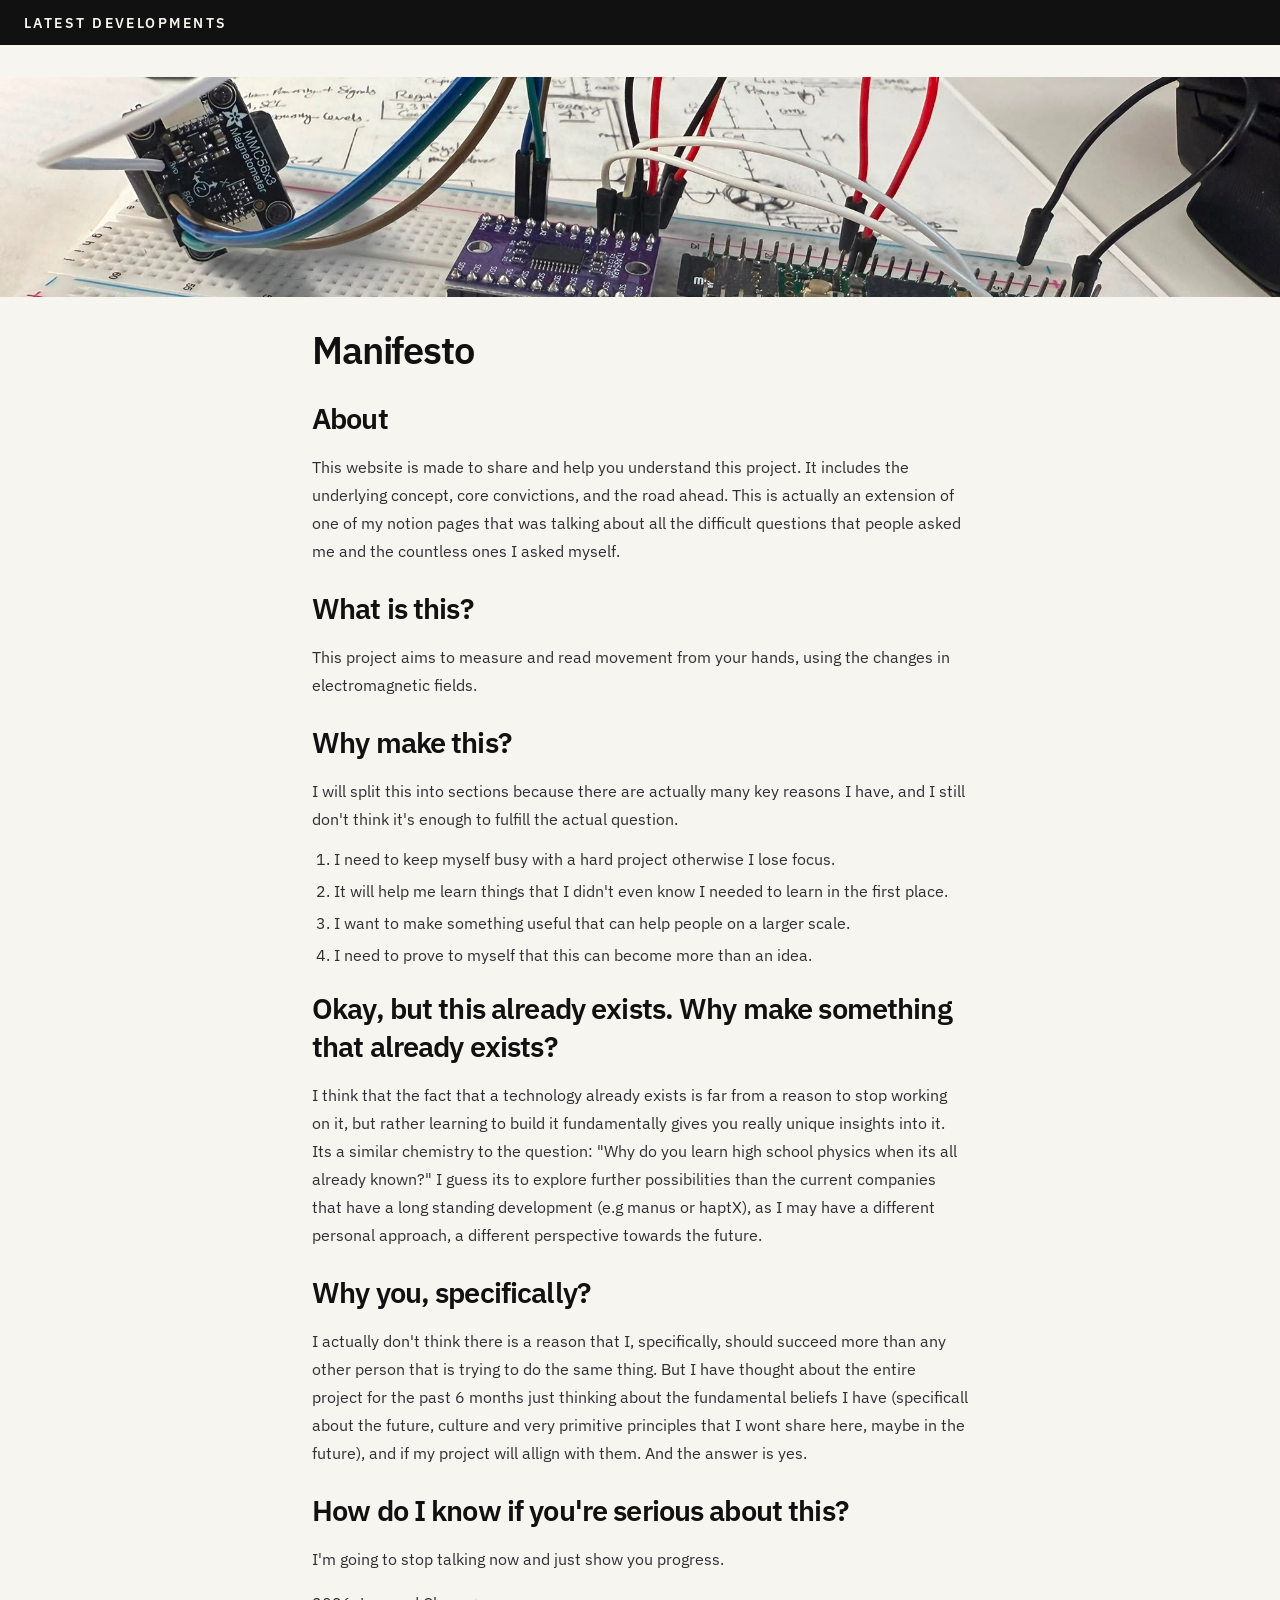
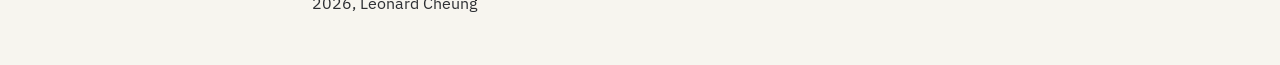
==== index.html @ 1b049c8c "d" ====
<DOCTYPE html>
<html lang="en">

<head>
    <meta charset="UTF-8">
    <meta name="viewport" content="width=device-width, initial-scale=1.0">
    <title>Manifesto</title>
    <link rel="stylesheet" href="styles.css">

</head>

<body>
  <header class="page-banner">
    <span>latest developments</span>
  </header>
  <main>
    <div class="hero-image-wrapper">
      <img class="hero-image" src="images/projectdev.jpeg" alt="Latest developments" />
    </div>
    <h1>Manifesto</h1>
    <h2>About</h2>
    <p>This website is made to share and help you understand this project. It includes the underlying concept, core convictions,
       and the road ahead. This is actually an extension of one of my notion pages that was talking about all the difficult 
       questions that people asked me and the countless ones I asked myself.</p>
    <h2>What is this?</h2>
    <p>This project aims to measure and read movement from your hands, using the changes in electromagnetic fields.</p>
    <h2>Why make this?</h2>
    <p>I will split this into sections because there are actually many key reasons I have, and I still don't think it's enough to fulfill the actual question.</p>
    <ol>
      <li>I need to keep myself busy with a hard project otherwise I lose focus.</li>
      <li>It will help me learn things that I didn't even know I needed to learn in the first place.</li>
      <li>I want to make something useful that can help people on a larger scale.</li>
      <li>I need to prove to myself that this can become more than an idea.</li>

    </ol>
    <h2>Okay, but this already exists. Why make something that already exists?</h2>
    <p>I think that the fact that a technology already exists is far from a reason to stop working on it, 
      but rather learning to build it fundamentally gives you really unique insights into it. Its a similar
    chemistry to the question: "Why do you learn high school physics when its all already known?" I guess its 
    to explore further possibilities than the current companies that have a long standing development (e.g manus
    or haptX), as I may have a different personal approach, a different perspective towards the future.</p>

    <h2>Why you, specifically?</h2>
    <p>I actually don't think there is a reason that I, specifically, should succeed more than any other person
      that is trying to do the same thing. But I have thought about the entire project for the past 6 months just 
      thinking about the fundamental beliefs I have (specificall about the future, culture and very primitive
       principles that I wont share here, maybe in the future), and if my project will allign with them. 
       And the answer is yes.
    </p>

    <h2>How do I know if you're serious about this?</h2>
    <p>I'm going to stop talking now and just show you progress.</p>


    
    <p>2026, Leonard Cheung</p>
  </main>

</body>

</html>
---- styles.css ----
@import url('https://fonts.googleapis.com/css2?family=IBM+Plex+Sans:wght@400;500;600&display=swap');

*, *::before, *::after {
  box-sizing: border-box;
}

html,
body {
  min-height: 100%;
  width: 100%;
}

html {
  background: #f7f5ef;
  color: #111111;
  font-family: 'IBM Plex Sans', ui-sans-serif, system-ui, -apple-system, BlinkMacSystemFont, "Segoe UI", sans-serif;
}

body {
  min-height: 100vh;
  margin: 0;
  display: flex;
  flex-direction: column;
  align-items: center;
  padding: 0;
  background: #f7f5ef;
}

.page-banner {
  position: relative;
  left: 50%;
  right: 50%;
  width: 100vw;
  margin-left: -50vw;
  margin-right: -50vw;
  background: #111111;
  color: #f7f5ef;
  padding: 0.85rem 1.5rem;
  text-transform: uppercase;
  letter-spacing: 0.18em;
  font-size: 0.85rem;
  font-weight: 600;
}

main {
  max-width: 44rem;
  width: 100%;
  padding: 2rem 1.5rem 3rem;
}

.hero-image-wrapper {
  position: relative;
  left: 50%;
  width: 100vw;
  margin-left: -50vw;
  height: 220px;
  overflow: hidden;
  margin-bottom: 1.75rem;
}

.hero-image {
  width: 100%;
  height: 100%;
  object-fit: cover;
  object-position: center center;
  display: block;
}

h1 {
  margin: 0 0 1rem;
  font-size: clamp(1.8rem, 3vw, 2.4rem);
  font-weight: 600;
  letter-spacing: -0.03em;
}

h2 {
  margin: 1.5rem 0 1rem;
  font-size: clamp(1.4rem, 2.5vw, 1.8rem);
  font-weight: 600;
  letter-spacing: -0.03em;
}

p {
  margin: 0 0 1rem;
  font-size: 1rem;
  line-height: 1.75;
  color: #2d2f33;
}

ol {
  margin: 0 0 1rem 1.4rem;
  padding: 0;
  color: #2d2f33;
}

li {
  margin-bottom: 0.75rem;
}

p:last-child {
  margin-bottom: 0;
}
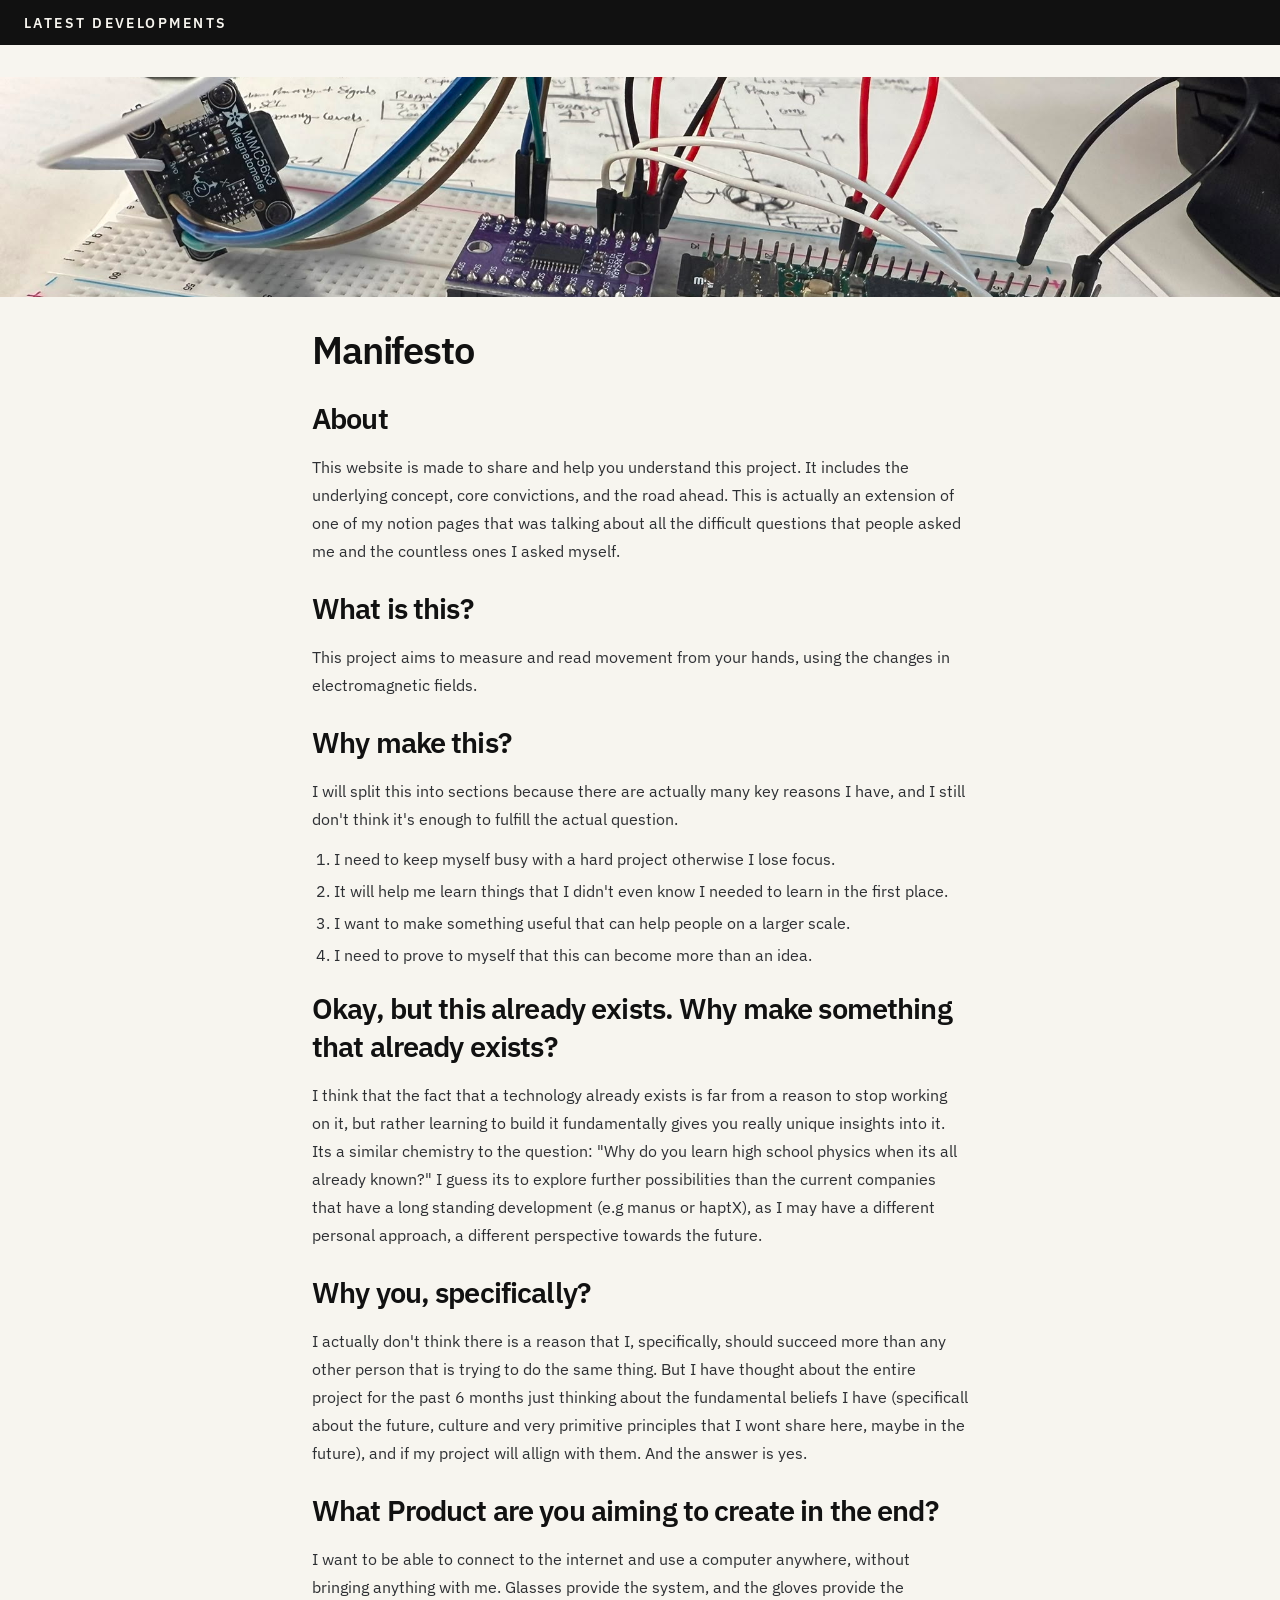
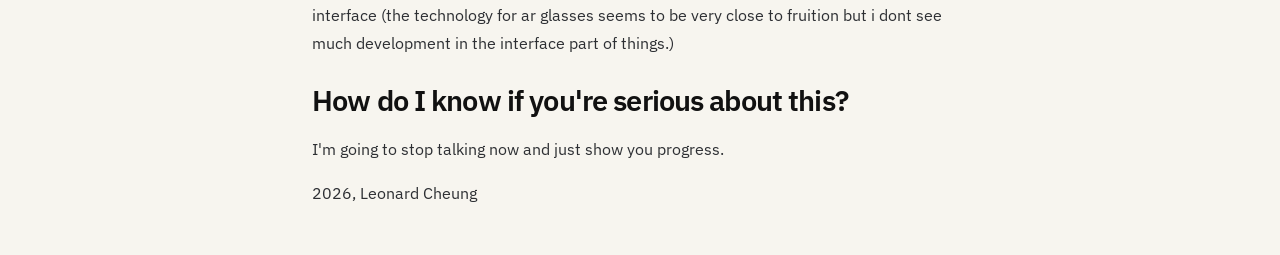
==== commit 4b20d5a2: "talking about what product" ====
--- a/index.html
+++ b/index.html
@@ -48,6 +48,13 @@
        And the answer is yes.
     </p>
 
+    <h2>What Product are you aiming to create in the end?</h2>
+    <p>I want to be able to connect to the internet and use a computer anywhere, without bringing anything 
+      with me. Glasses provide the system, and the gloves provide the interface (the technology for
+      ar glasses seems to be very close to fruition but i dont see much development in the interface
+      part of things.)
+    </p>
+
     <h2>How do I know if you're serious about this?</h2>
     <p>I'm going to stop talking now and just show you progress.</p>
 
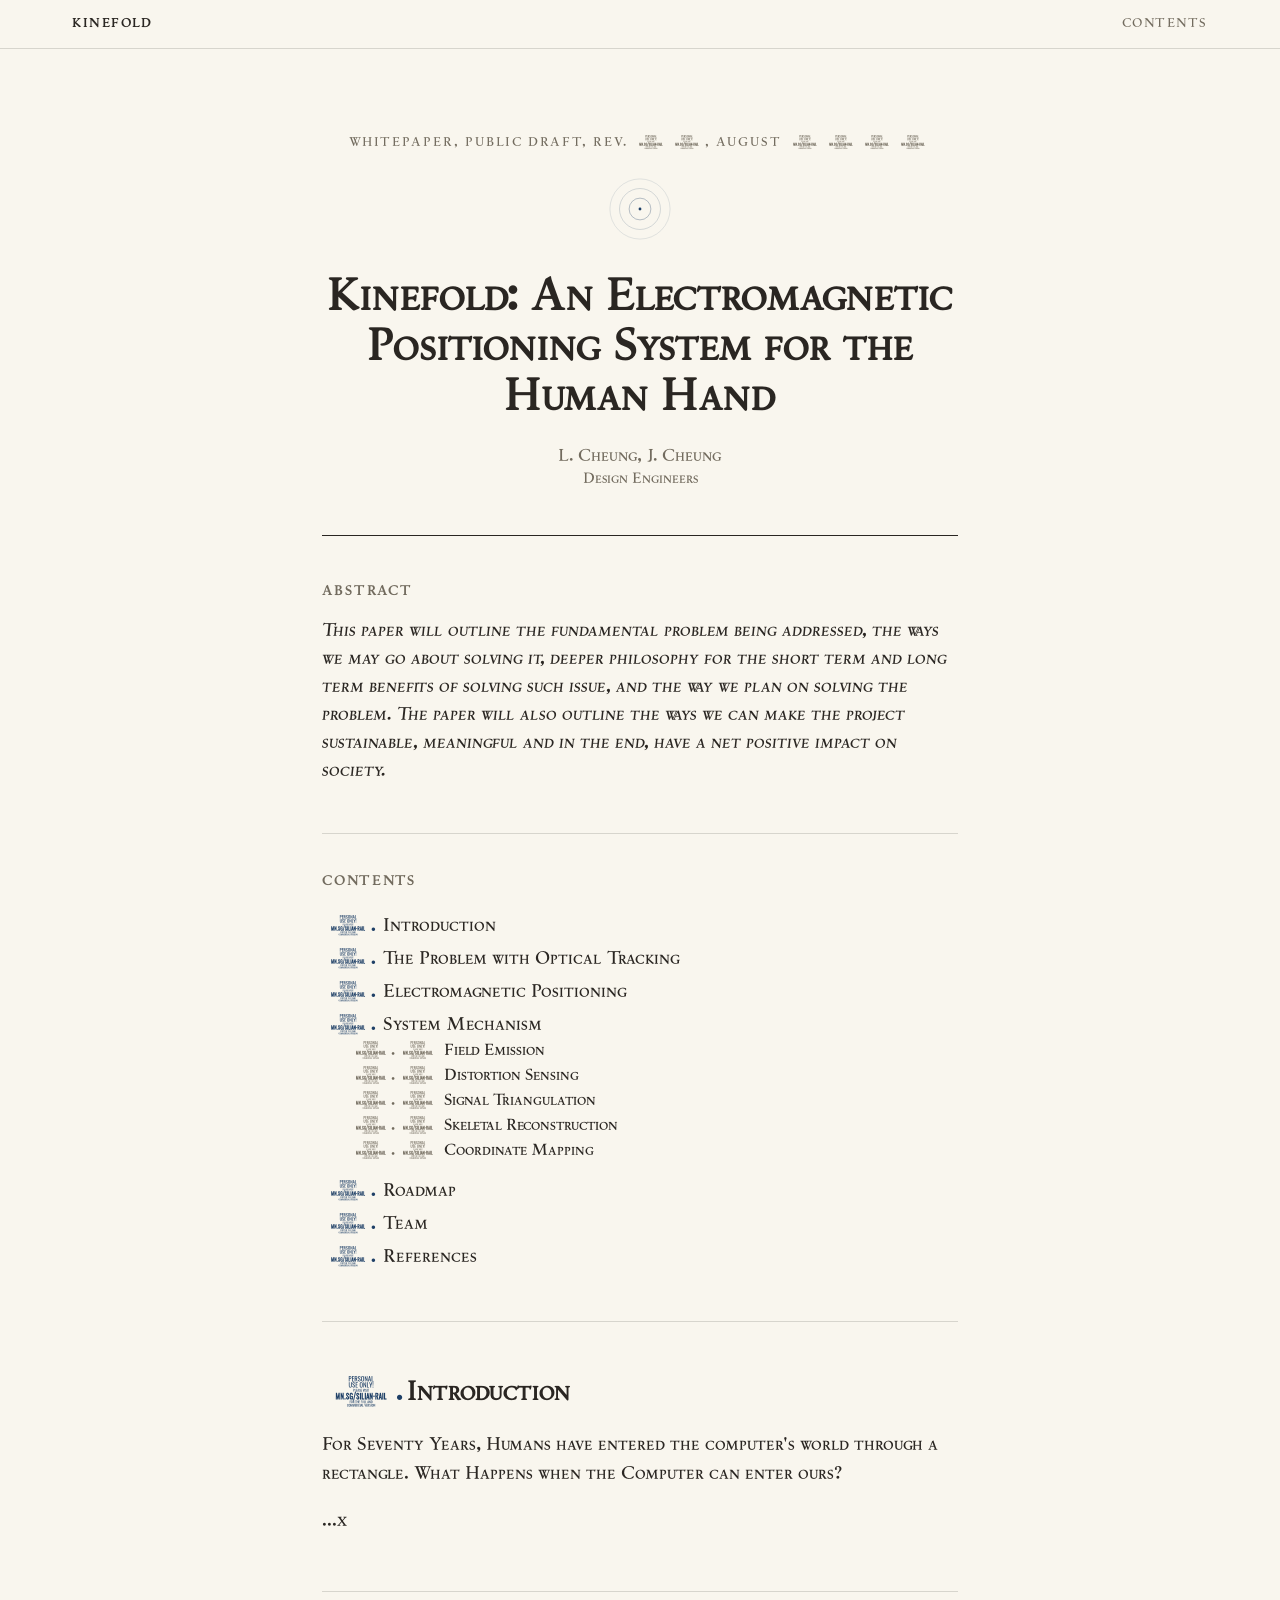
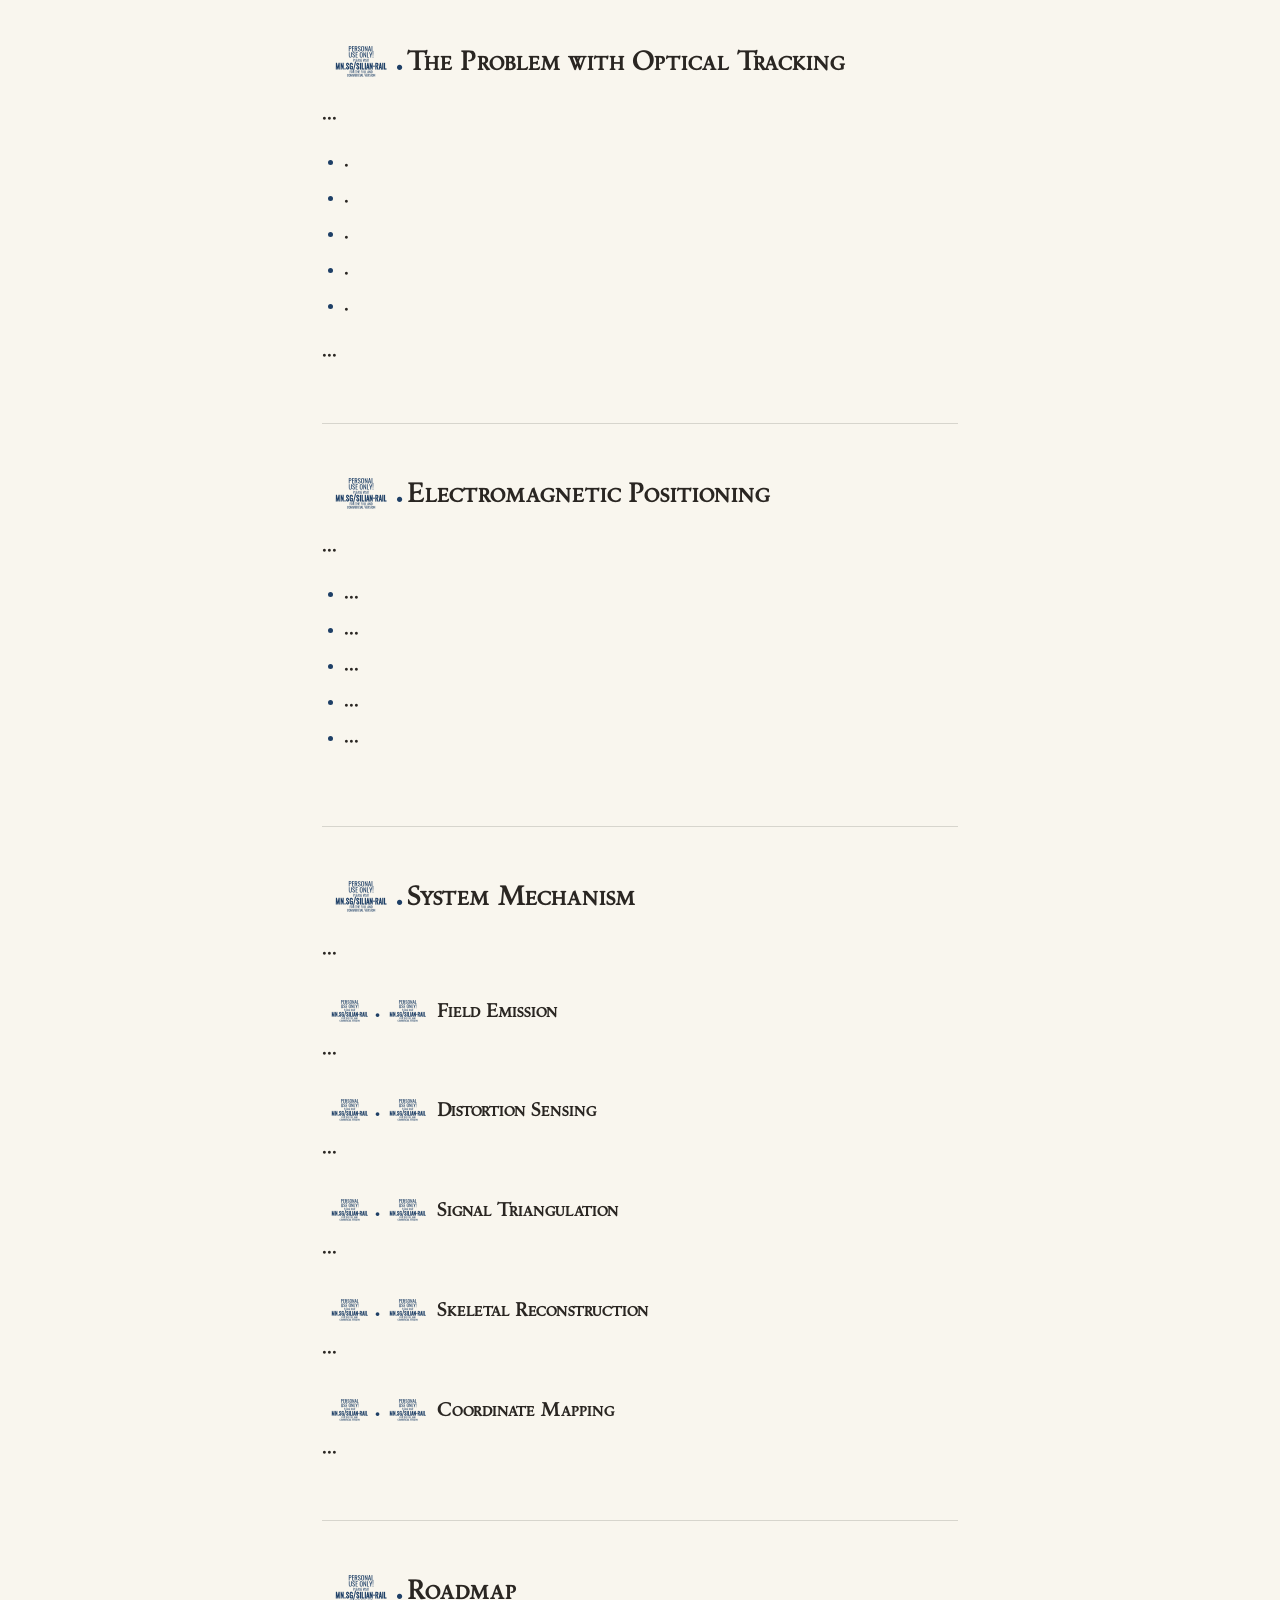
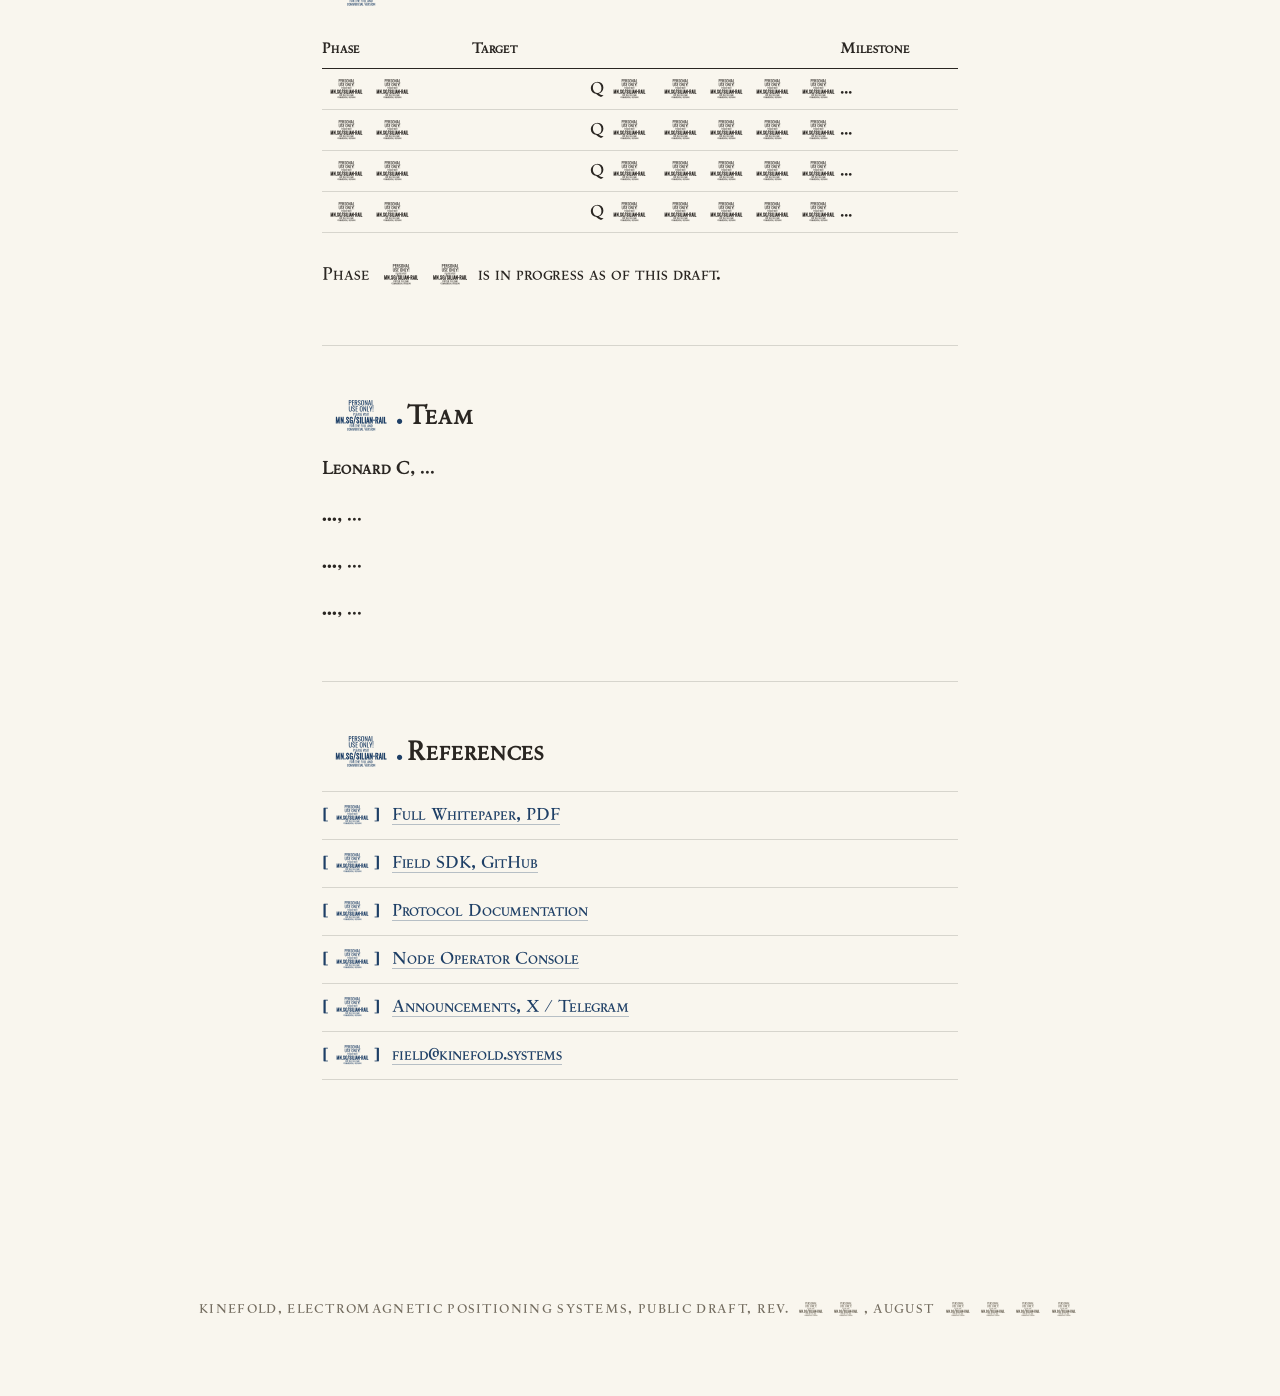
==== commit 29173e25: "New formatting" ====
--- a/index.html
+++ b/index.html
@@ -1,68 +1,554 @@
-<DOCTYPE html>
+<!DOCTYPE html>
 <html lang="en">
-
 <head>
-    <meta charset="UTF-8">
-    <meta name="viewport" content="width=device-width, initial-scale=1.0">
-    <title>Manifesto</title>
-    <link rel="stylesheet" href="styles.css">
-
+<meta charset="UTF-8">
+<meta name="viewport" content="width=device-width, initial-scale=1.0">
+<title>Kinefold: An Electromagnetic Positioning System for the Human Hand</title>
+<style>
+
+/* ============================================================
+   TYPE - Silian Rail, embedded. Fallback: Times New Roman.
+   ============================================================ */
+@font-face {
+  font-family: "Silian Rail";
+  src: url([data-uri]) format("opentype");
+  font-weight: 300;
+  font-style: normal;
+  font-display: swap;
+}
+@font-face {
+  font-family: "Silian Rail";
+  src: url([data-uri]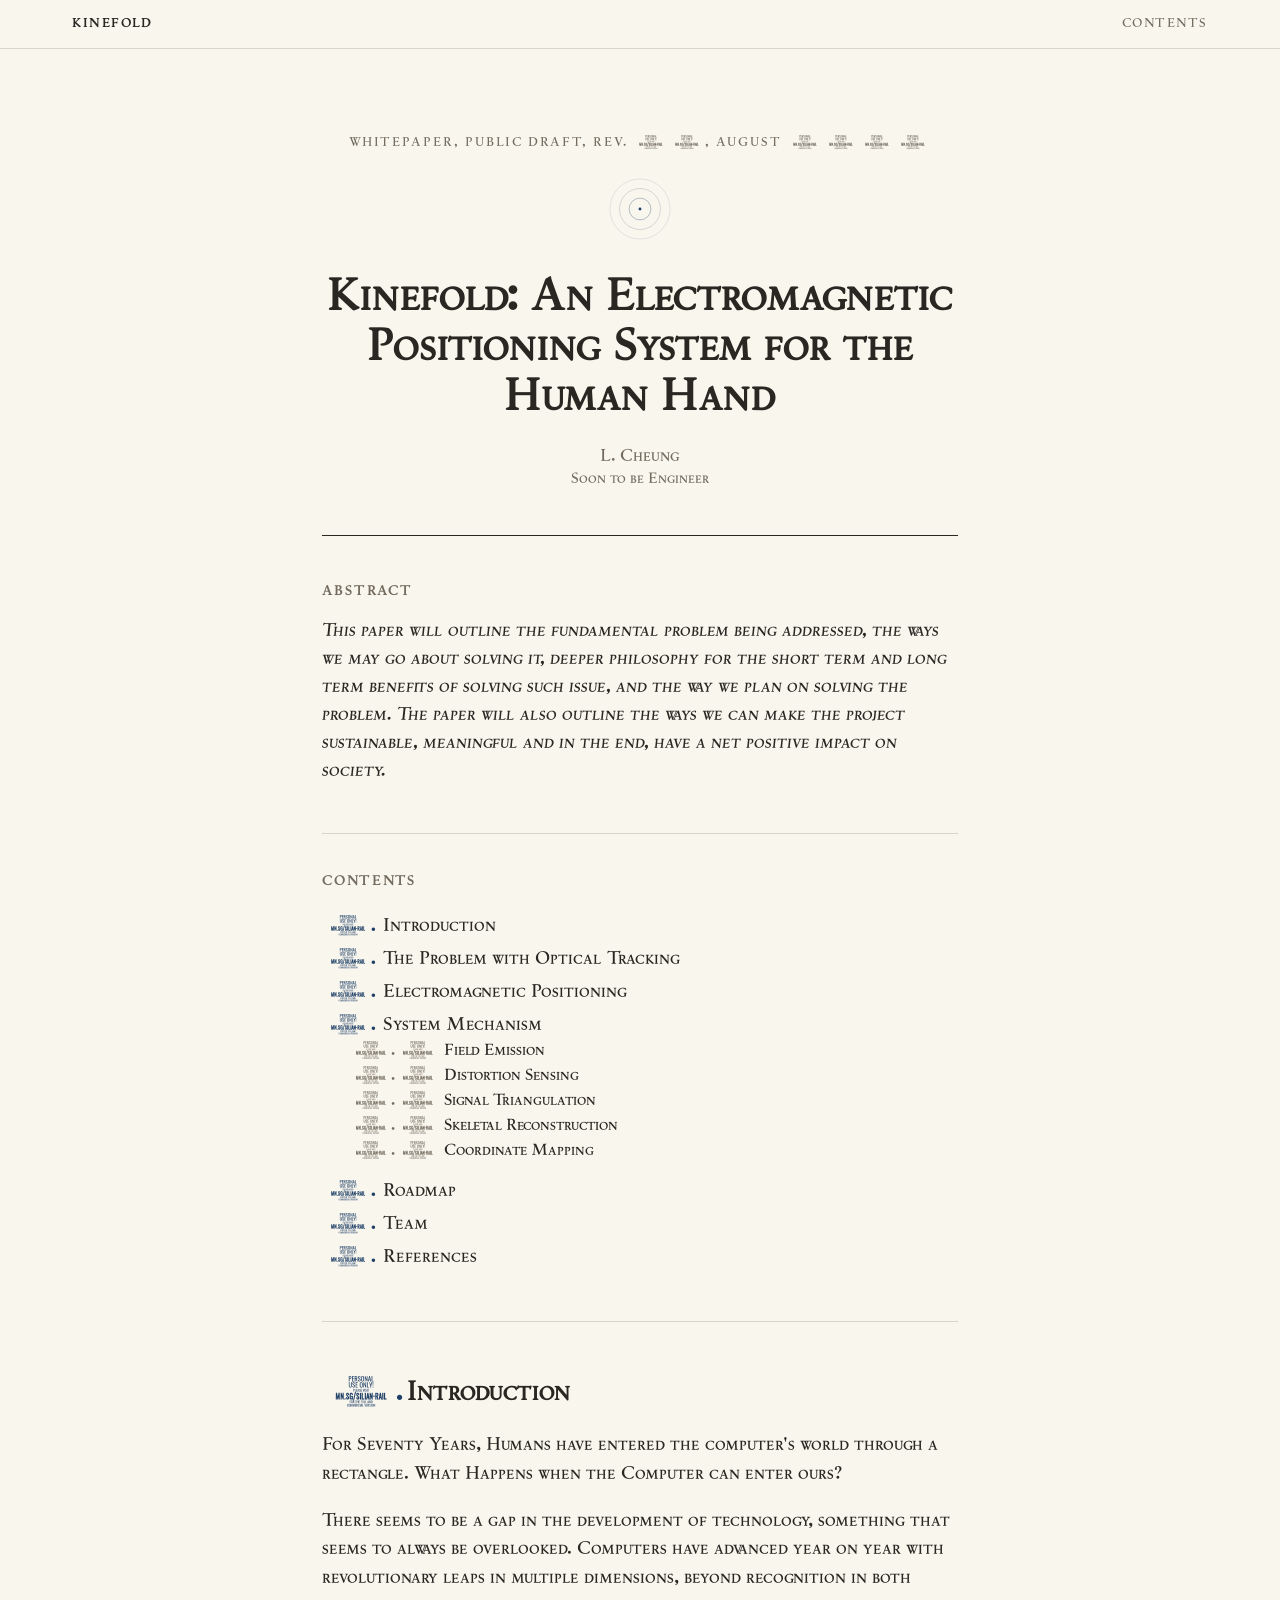
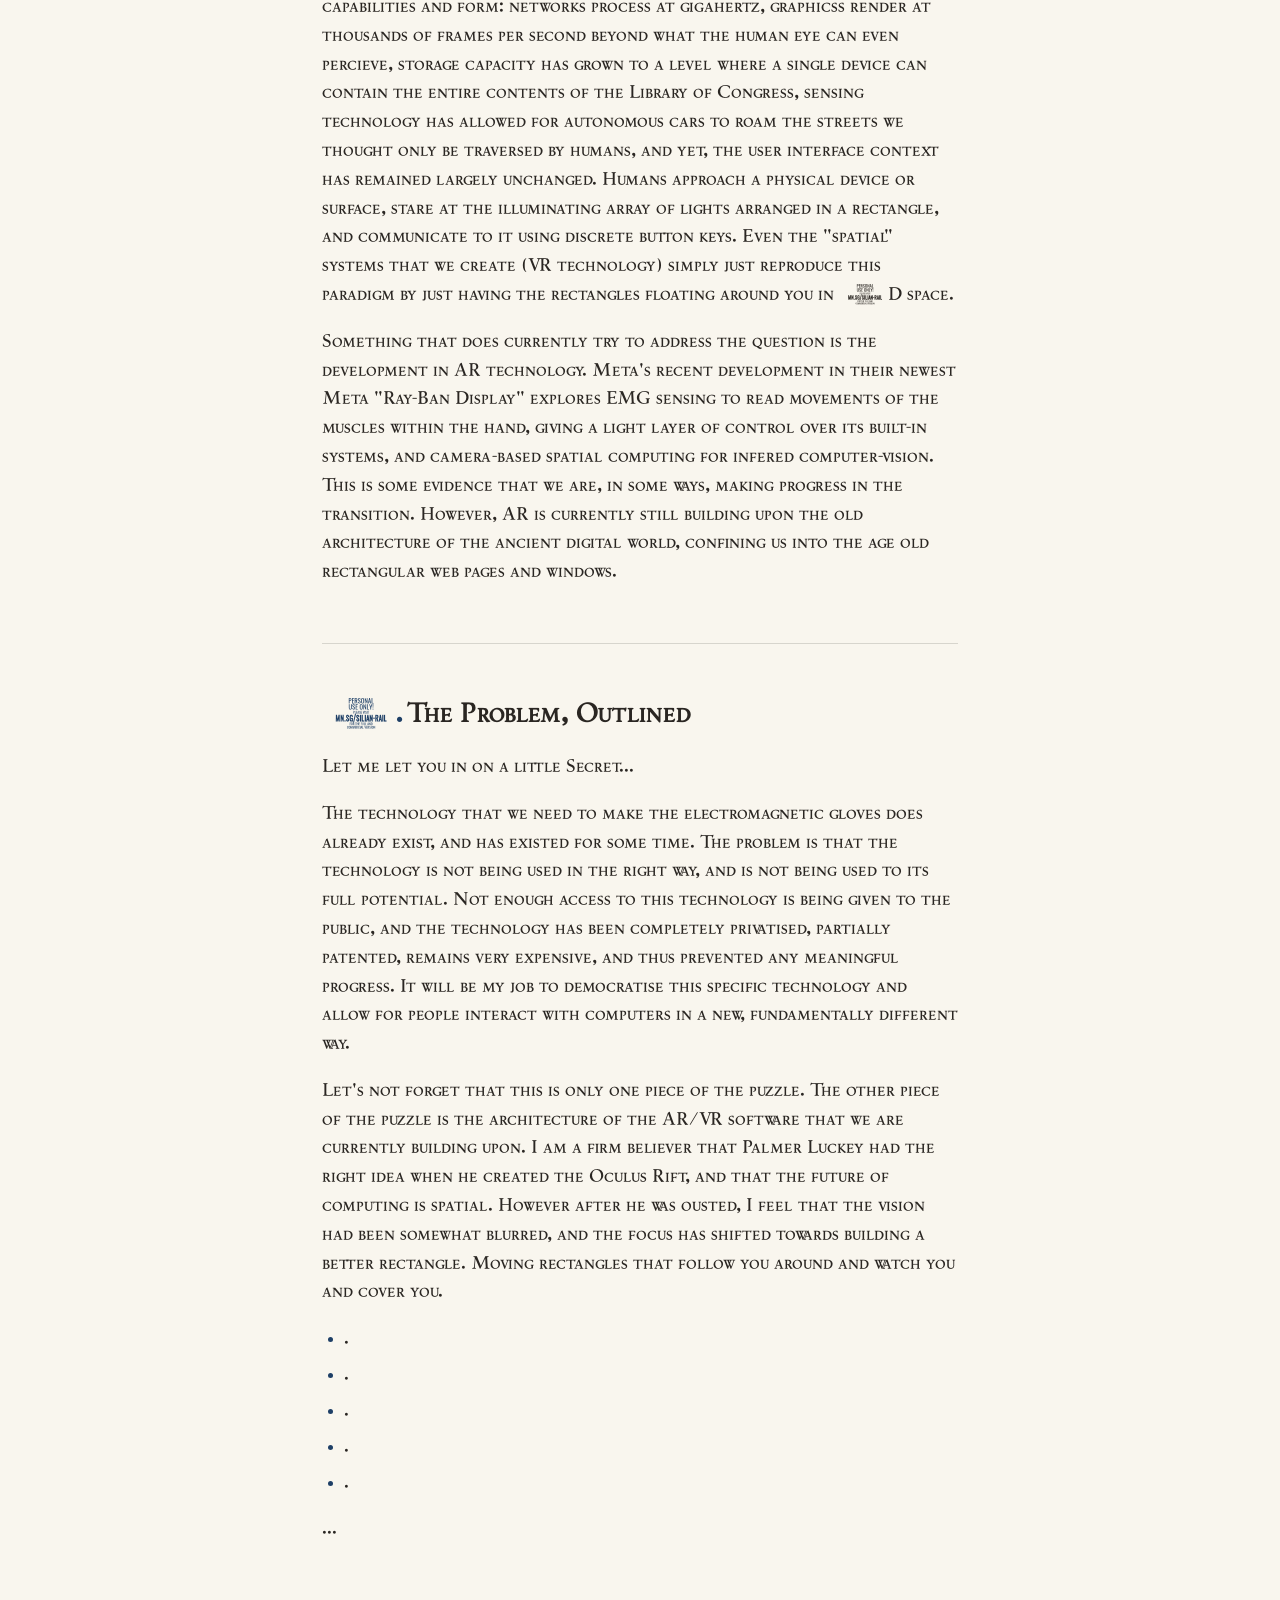
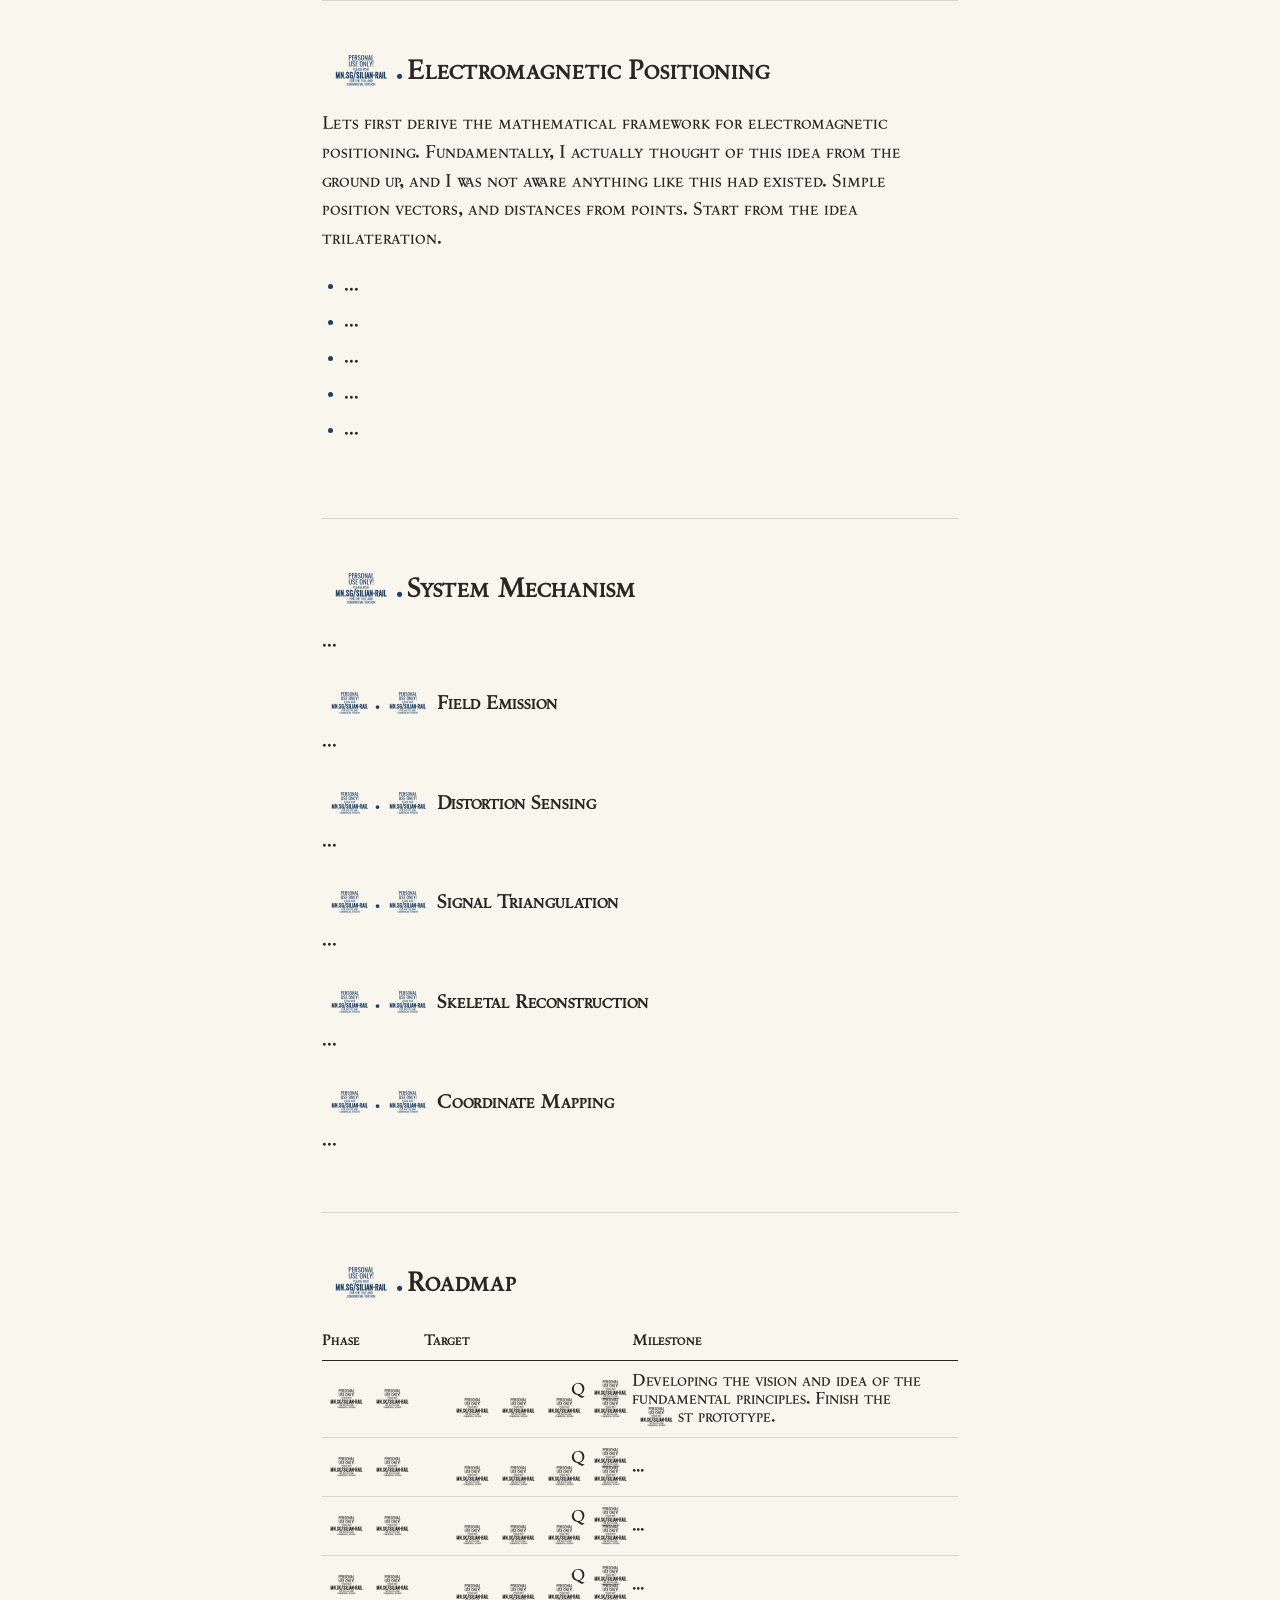
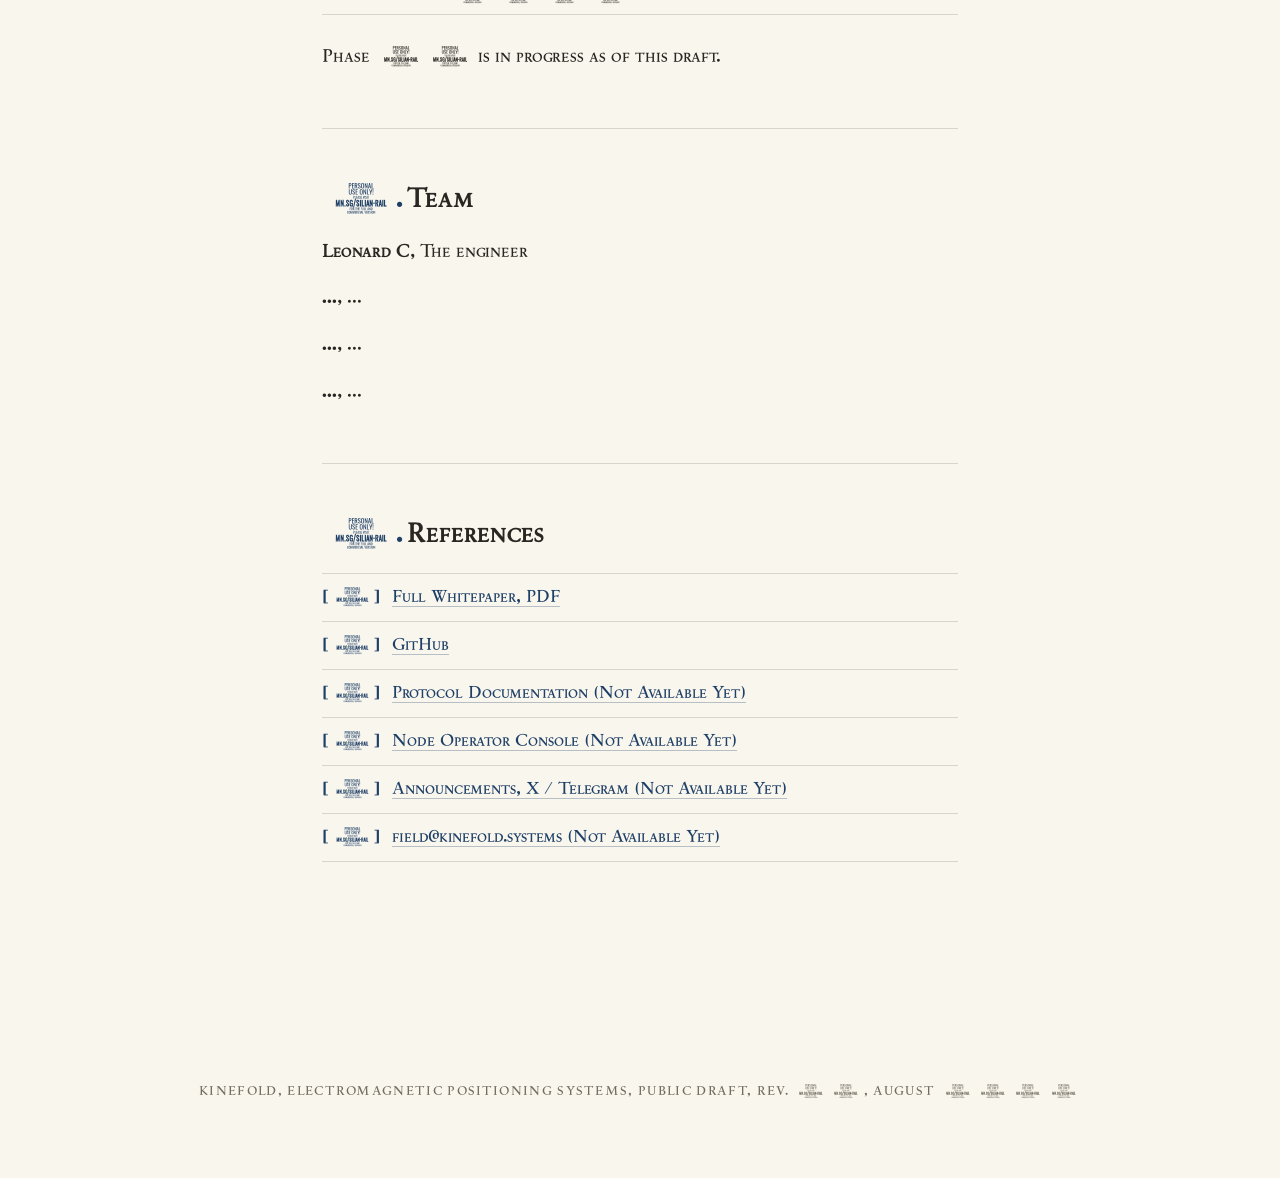
==== commit 28e2b988: "New developments + Additional info" ====
--- a/index.html
+++ b/index.html
@@ -415,8 +415,8 @@
       </svg>
     </div>
     <h1 class="doc-title">Kinefold: An Electromagnetic Positioning System for the Human Hand</h1>
-    <p class="authors">L. Cheung, J. Cheung</p>
-    <p class="pubdate">Design Engineers</p>
+    <p class="authors">L. Cheung</p>
+    <p class="pubdate">Soon to be Engineer</p>
   </div>
 
   <hr class="rule-strong">
@@ -454,13 +454,41 @@
   <section class="doc-section" id="introduction">
     <h2 class="sec"><span class="n">1.</span>Introduction</h2>
     <p>For Seventy Years, Humans have entered the computer's world through a rectangle. What Happens when the Computer can enter ours?</p>
-    <p class="muted">...x</p>
+    <p class="muted">There seems to be a gap in the development of technology, something that seems to always be overlooked.
+      Computers have advanced year on year with revolutionary leaps in multiple dimensions, beyond recognition in both capabilities and form:
+      networks process at gigahertz, graphicss render at thousands of frames per second beyond what the human eye can even percieve, storage
+      capacity has grown to a level where a single device can contain the entire contents of the Library of Congress, sensing technology has
+      allowed for autonomous cars to roam the streets we thought only be traversed by humans, and yet, the user interface context has remained
+      largely unchanged. Humans approach a physical device or surface, stare at the illuminating array of lights arranged in a rectangle, and 
+      communicate to it using discrete button keys. Even the "spatial" systems that we create (VR technology) simply just reproduce this paradigm
+      by just having the rectangles floating around you in 3D space.
+    </p>
+    <p>
+      Something that does currently try to address the question is the development in AR technology. Meta's recent development in their newest
+       Meta "Ray-Ban Display" explores EMG sensing to read movements of the muscles within the hand, giving a light layer of control over its 
+       built-in systems, and camera-based spatial computing for infered computer-vision. This is some evidence that we are, in some ways, making
+       progress in the transition. However, AR is currently still building upon the old architecture of the ancient digital world, confining us into
+       the age old rectangular web pages and windows.
+    </p>
   </section>
 
   <!-- 2. PROBLEM -->
   <section class="doc-section" id="problem">
-    <h2 class="sec"><span class="n">2.</span>The Problem with Optical Tracking</h2>
-    <p>...</p>
+    <h2 class="sec"><span class="n">2.</span>The Problem, Outlined</h2>
+    <p>Let me let you in on a little Secret...</p>
+    <p>
+      The technology that we need to make the electromagnetic gloves does already exist, and has existed for some time.
+      The problem is that the technology is not being used in the right way, and is not being used to its full potential. Not enough access 
+      to this technology is being given to the public, and the technology has been completely privatised, partially patented, remains
+      very expensive, and thus prevented any meaningful progress. It will be my job to democratise this specific technology and allow for 
+      people interact with computers in a new, fundamentally different way.
+    </p>
+    <p>
+      Let's not forget that this is only one piece of the puzzle. The other piece of the puzzle is the architecture of the AR/VR software that
+      we are currently building upon. I am a firm believer that Palmer Luckey had the right idea when he created the Oculus Rift, and that the 
+      future of computing is spatial. However after he was ousted, I feel that the vision had been somewhat blurred, and the focus has 
+      shifted towards building a better rectangle. Moving rectangles that follow you around and watch you and cover you.
+    </p>
     <ul class="plain">
       <li>.</li>
       <li>.</li>
@@ -474,7 +502,10 @@
   <!-- 3. SOLUTION -->
   <section class="doc-section" id="solution">
     <h2 class="sec"><span class="n">3.</span>Electromagnetic Positioning</h2>
-    <p>...</p>
+    <p>Lets first derive the mathematical framework for electromagnetic positioning. Fundamentally, I actually thought of this idea from
+      the ground up, and I was not aware anything like this had existed. Simple position vectors, and distances from points. Start from the idea
+      trilateration.
+    </p>
     <ul class="plain">
       <li>...</li>
       <li>...</li>
@@ -513,8 +544,8 @@
         <tr><th>Phase</th><th>Target</th><th>Milestone</th></tr>
       </thead>
       <tbody>
-        <tr><td>00</td><td class="num">Q1 2026</td><td>...</td></tr>
-        <tr><td>01</td><td class="num">Q3 2026</td><td>...</td></tr>
+        <tr><td>00</td><td class="num">Q3 2026</td><td>Developing the vision and idea of the fundamental principles. Finish the 1st prototype.</td></tr>
+        <tr><td>01</td><td class="num">Q4 2026</td><td>...</td></tr>
         <tr><td>02</td><td class="num">Q1 2027</td><td>...</td></tr>
         <tr><td>03</td><td class="num">Q4 2027</td><td>...</td></tr>
       </tbody>
@@ -525,7 +556,7 @@
   <!-- 6. TEAM -->
   <section class="doc-section" id="team">
     <h2 class="sec"><span class="n">6.</span>Team</h2>
-    <p><strong>Leonard C</strong>, ...</p>
+    <p><strong>Leonard C</strong>, The engineer</p>
     <p><strong>...</strong>, ...</p>
     <p><strong>...</strong>, ...</p>
     <p><strong>...</strong>, ...</p>
@@ -535,12 +566,12 @@
   <section class="doc-section" id="references">
     <h2 class="sec"><span class="n">7.</span>References</h2>
     <ol class="refs">
-      <li><a href="#">Full Whitepaper, PDF</a></li>
-      <li><a href="#">Field SDK, GitHub</a></li>
-      <li><a href="#">Protocol Documentation</a></li>
-      <li><a href="#">Node Operator Console</a></li>
-      <li><a href="#">Announcements, X / Telegram</a></li>
-      <li><a href="mailto:field@kinefold.systems">field@kinefold.systems</a></li>
+      <li><a href="https://kinefold.com">Full Whitepaper, PDF</a></li>
+      <li><a href="#">GitHub</a></li>
+      <li><a href="#">Protocol Documentation (Not Available Yet)</a></li>
+      <li><a href="#">Node Operator Console (Not Available Yet)</a></li>
+      <li><a href="#">Announcements, X / Telegram (Not Available Yet)</a></li>
+      <li><a href="mailto:field@kinefold.systems">field@kinefold.systems (Not Available Yet)</a></li>
     </ol>
   </section>
 
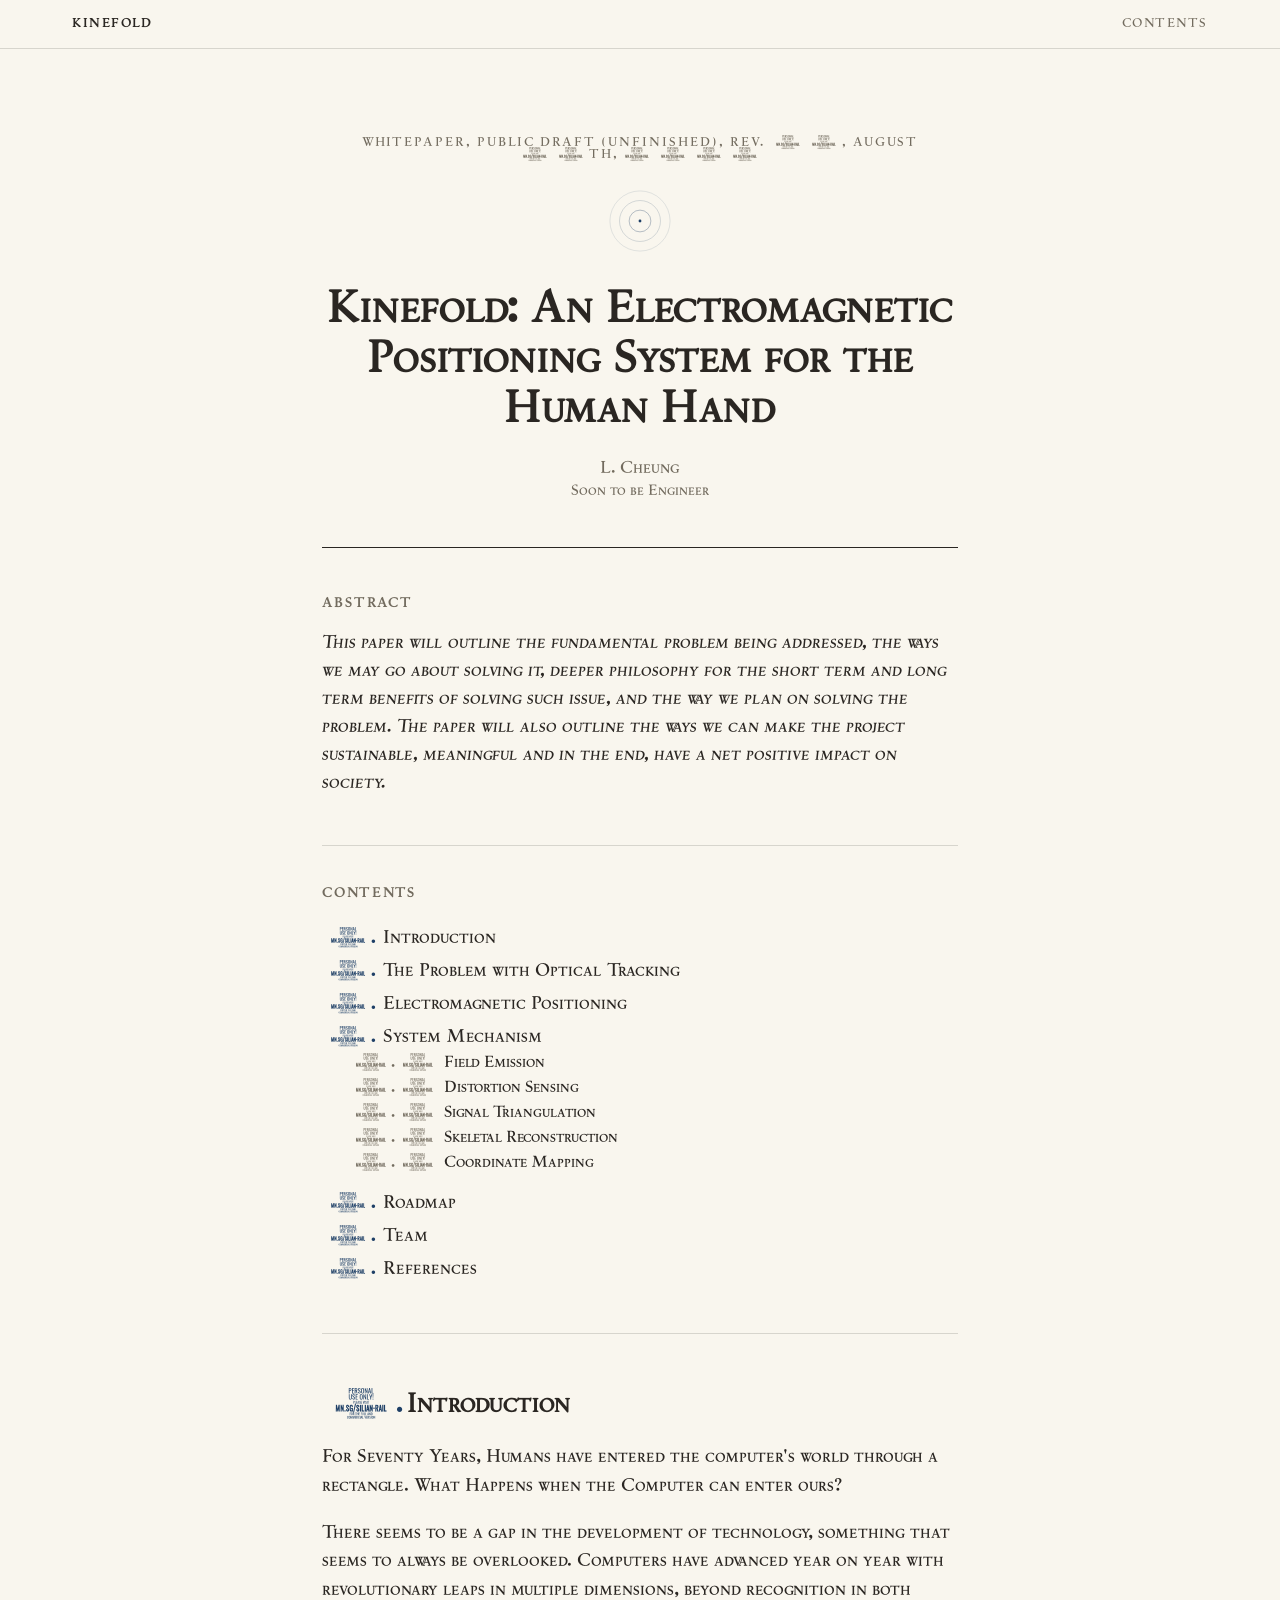
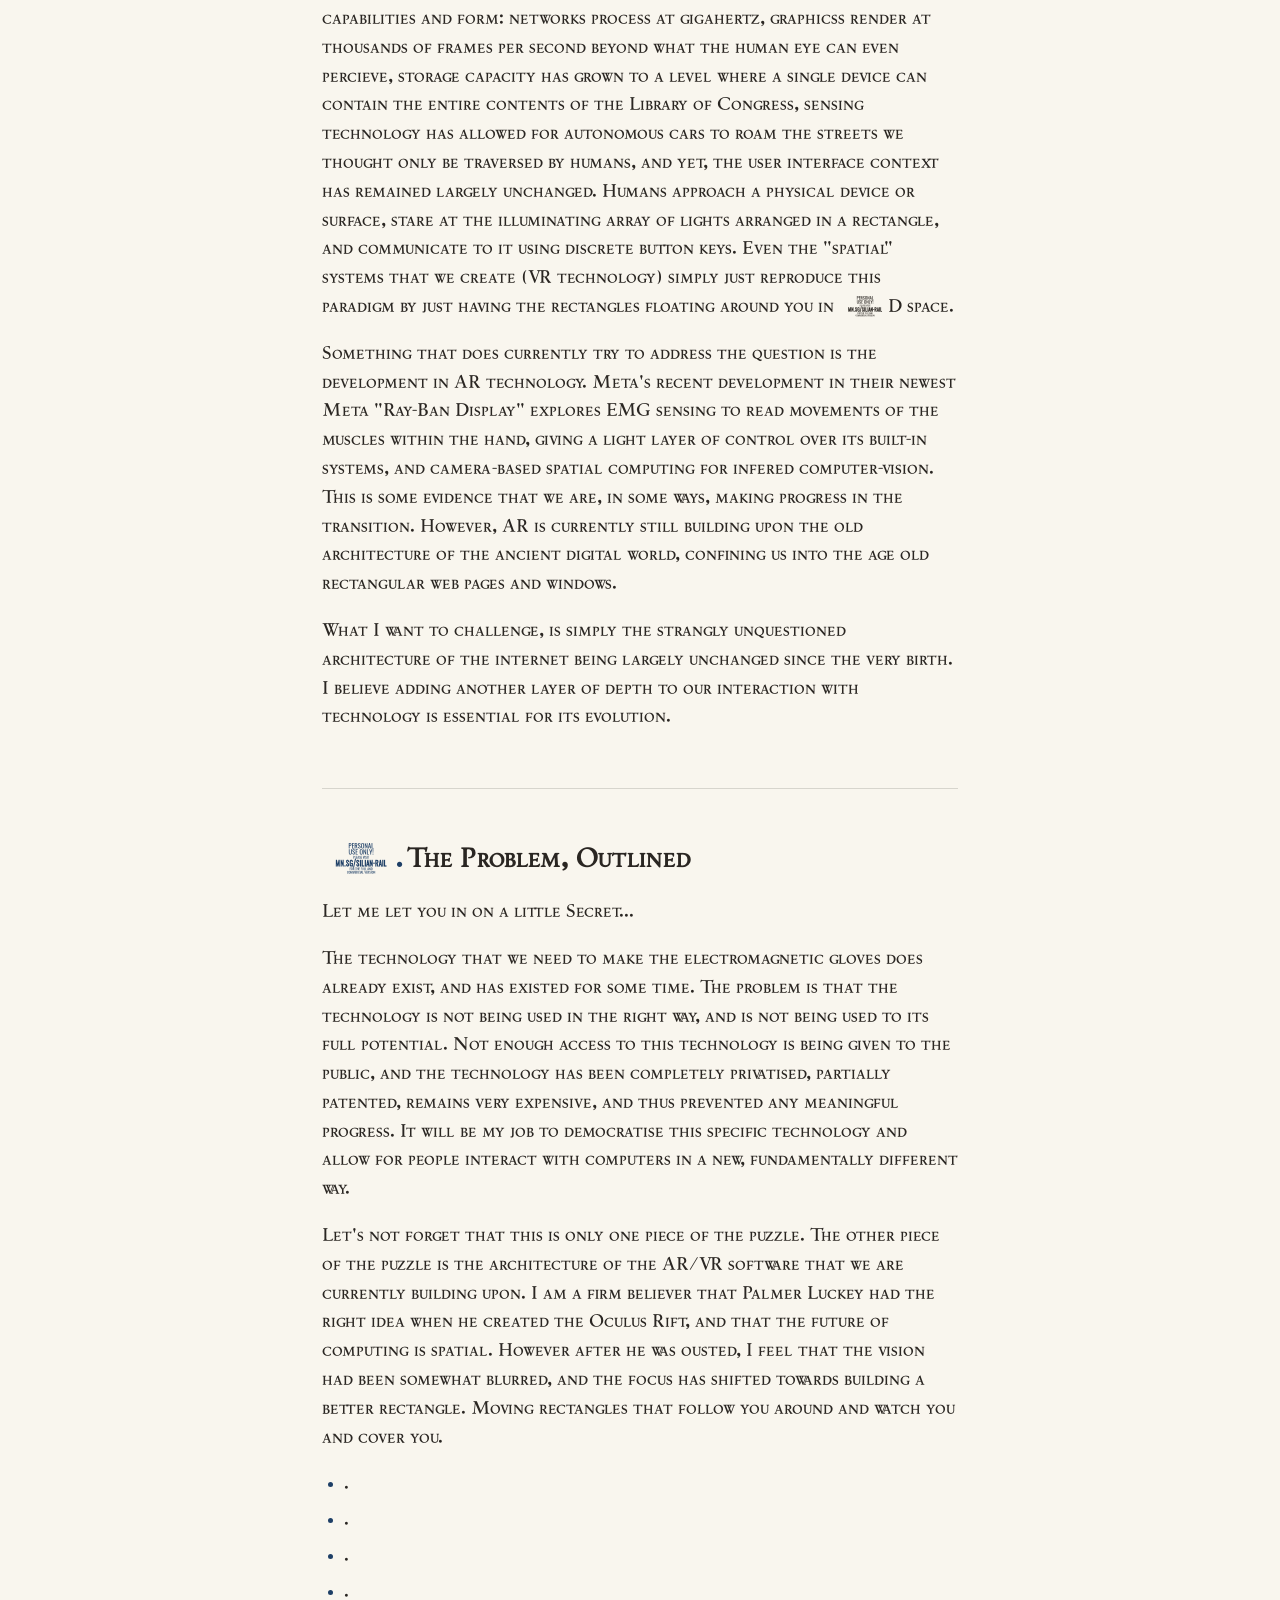
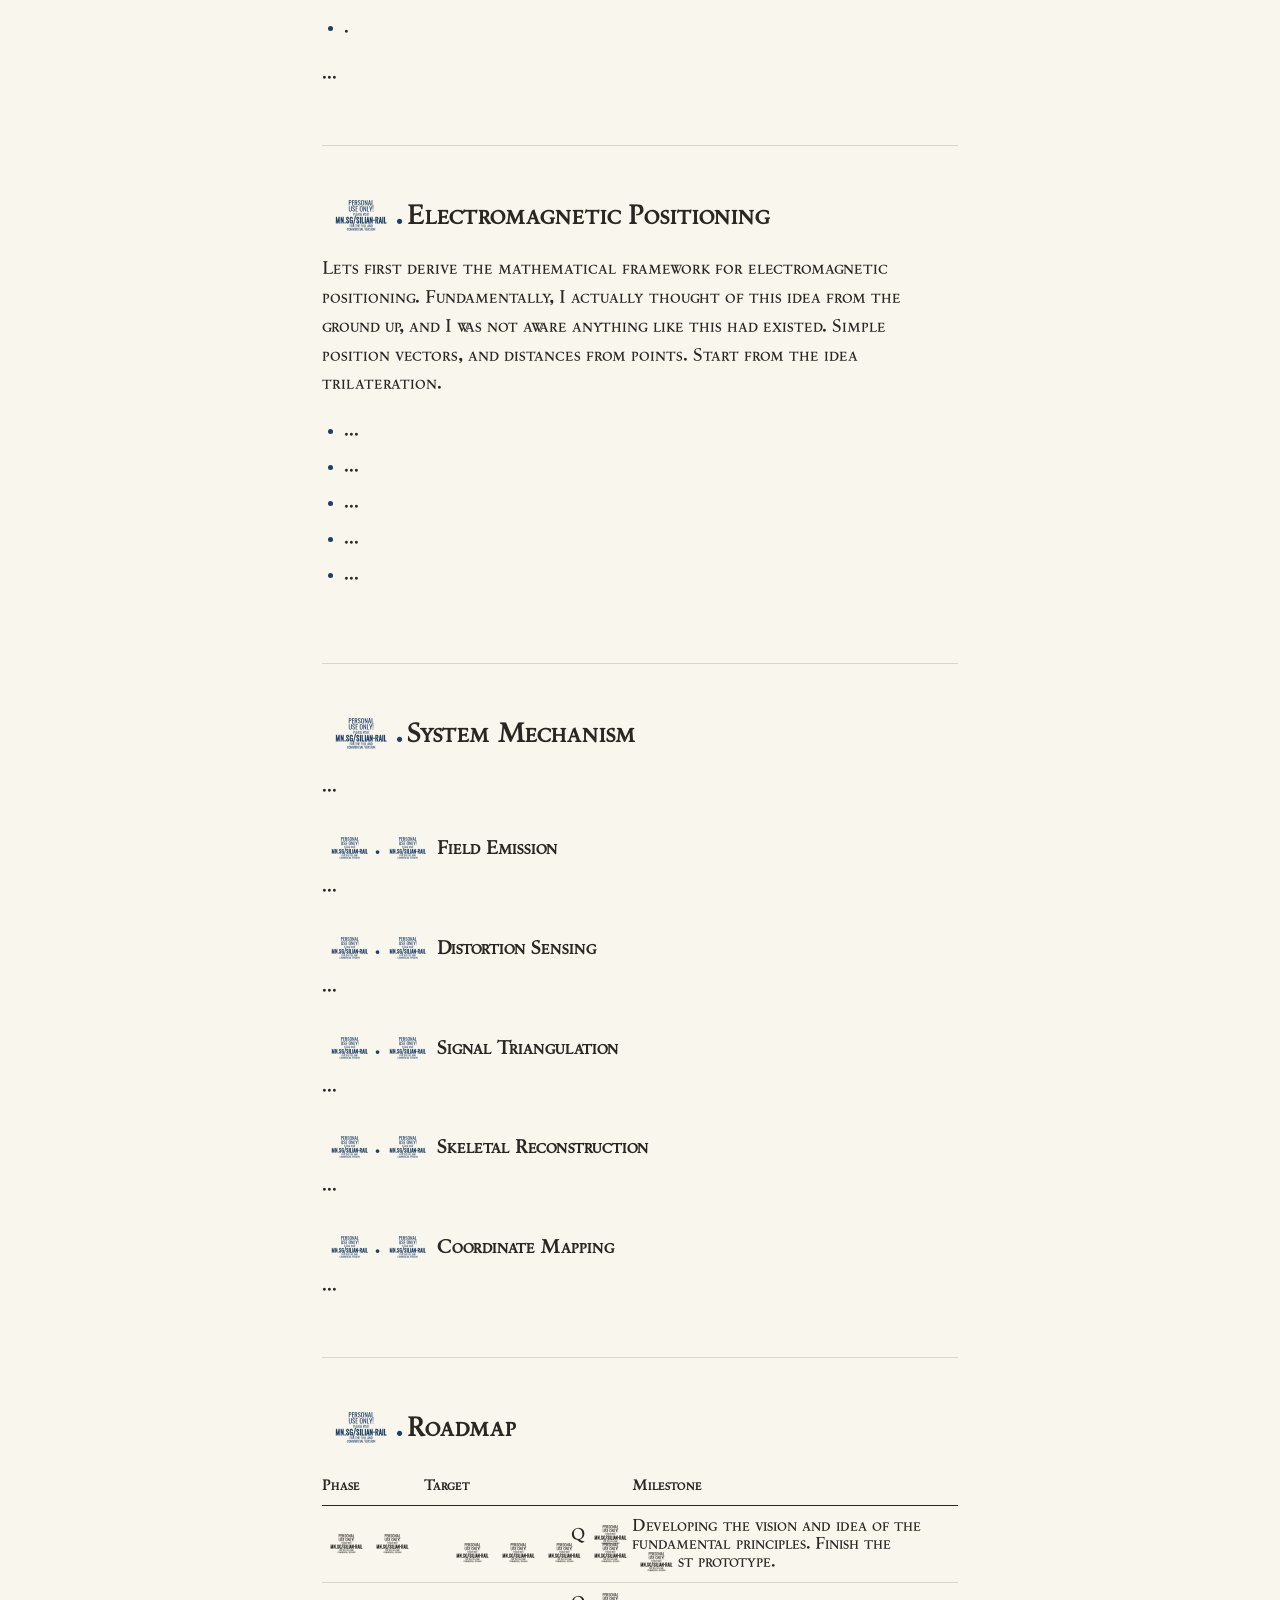
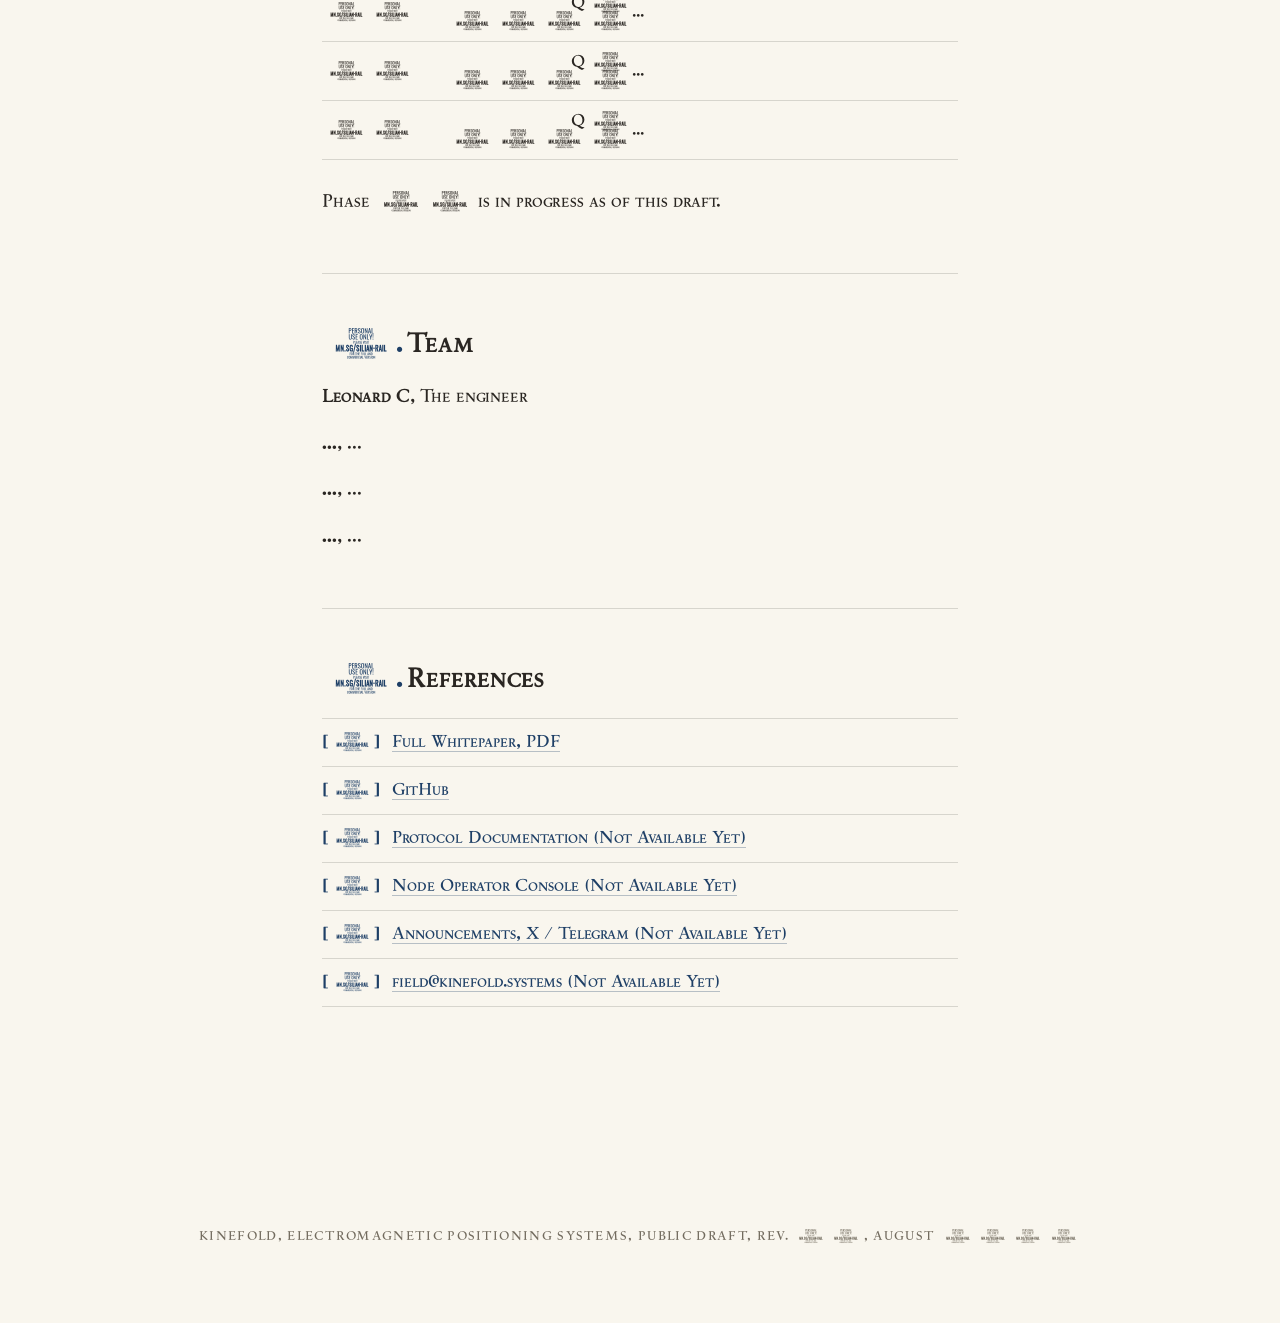
==== commit 7f9d1290: "Added" ====
--- a/index.html
+++ b/index.html
@@ -405,7 +405,7 @@
 <main class="paper" id="top">
 
   <div class="title-block">
-    <p class="doc-meta">Whitepaper, Public Draft, Rev. 04, August 2026</p>
+    <p class="doc-meta">Whitepaper, Public Draft (Unfinished), Rev. 01, August 19th,2026</p>
     <div class="title-mark" aria-hidden="true">
       <svg viewBox="0 0 100 100" fill="none" xmlns="http://www.w3.org/2000/svg">
         <circle cx="50" cy="50" r="47" stroke="#1E3F66" stroke-width="0.6" opacity="0.3"/>
@@ -470,6 +470,10 @@
        progress in the transition. However, AR is currently still building upon the old architecture of the ancient digital world, confining us into
        the age old rectangular web pages and windows.
     </p>
+    <p>
+      What I want to challenge, is simply the strangly unquestioned architecture of the internet being largely unchanged since the very birth.
+      I believe adding another layer of depth to our interaction with technology is essential for its evolution.
+    </p>
   </section>
 
   <!-- 2. PROBLEM -->
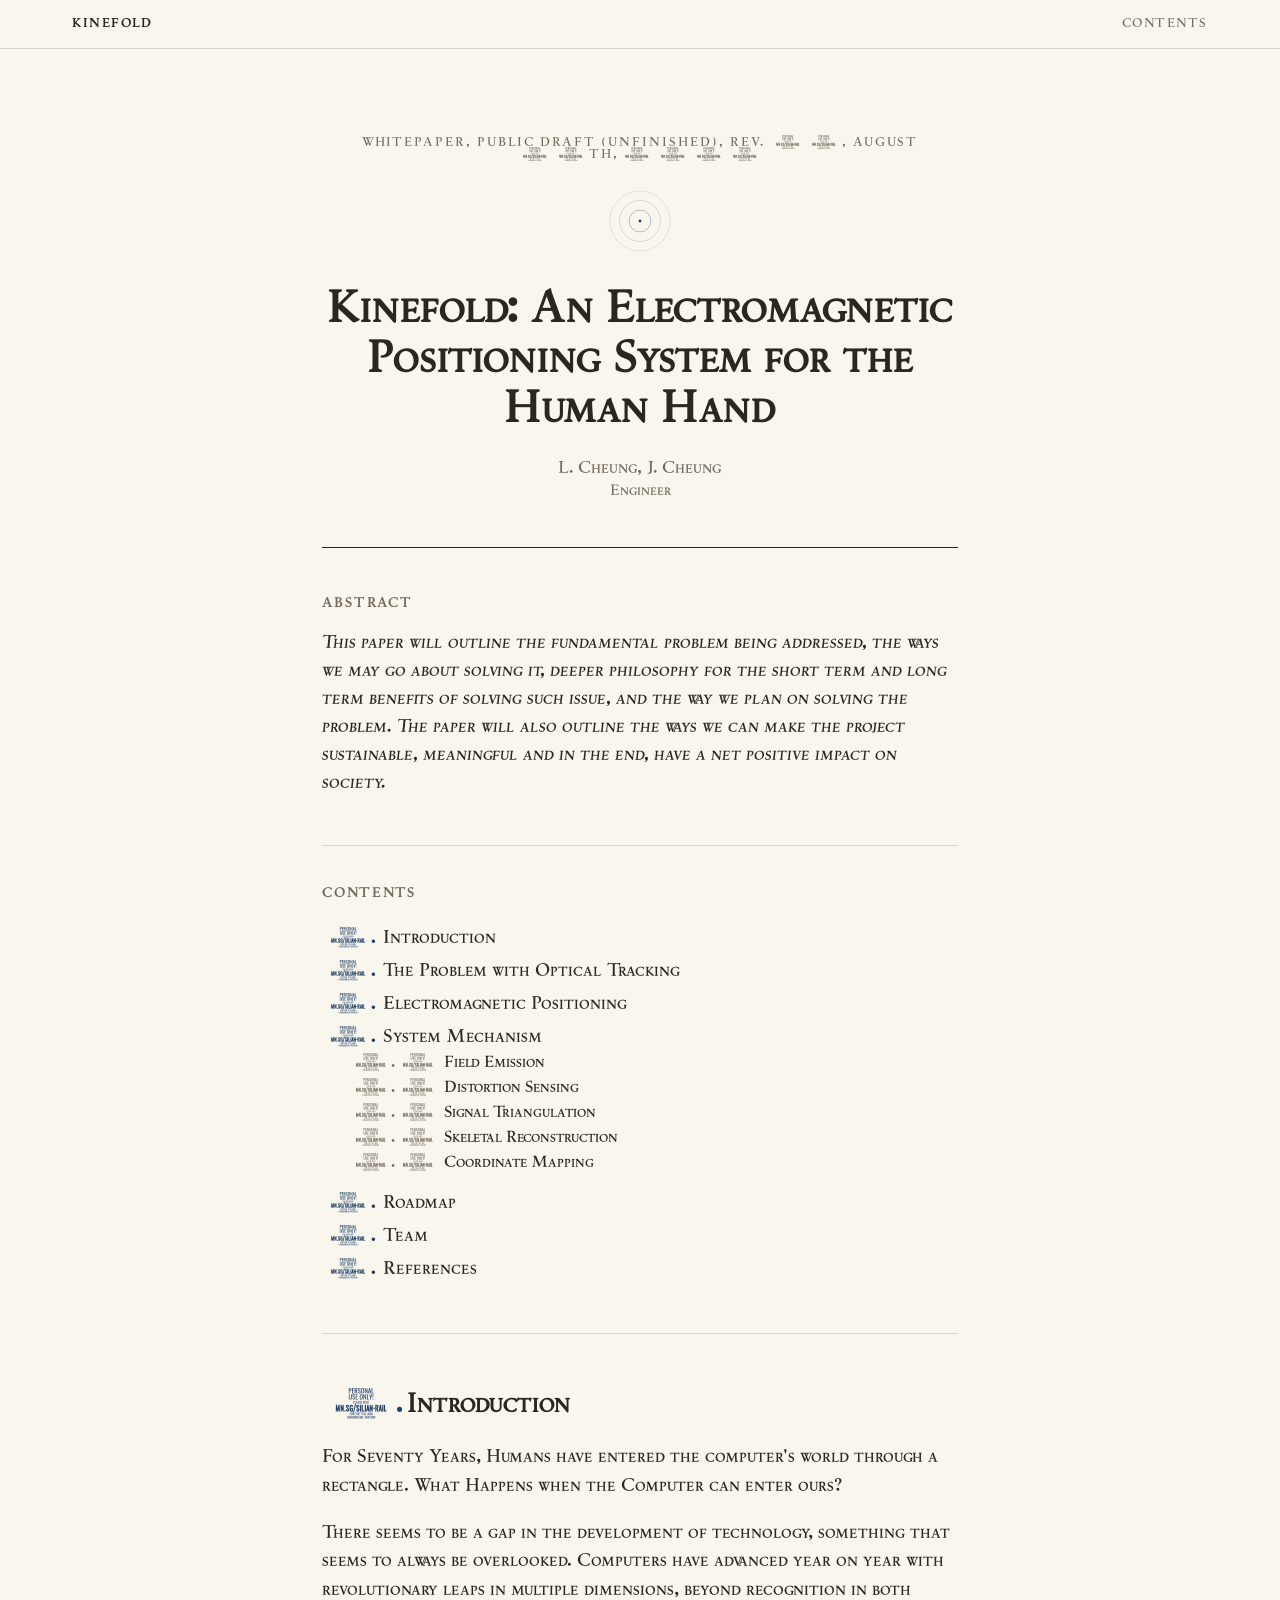
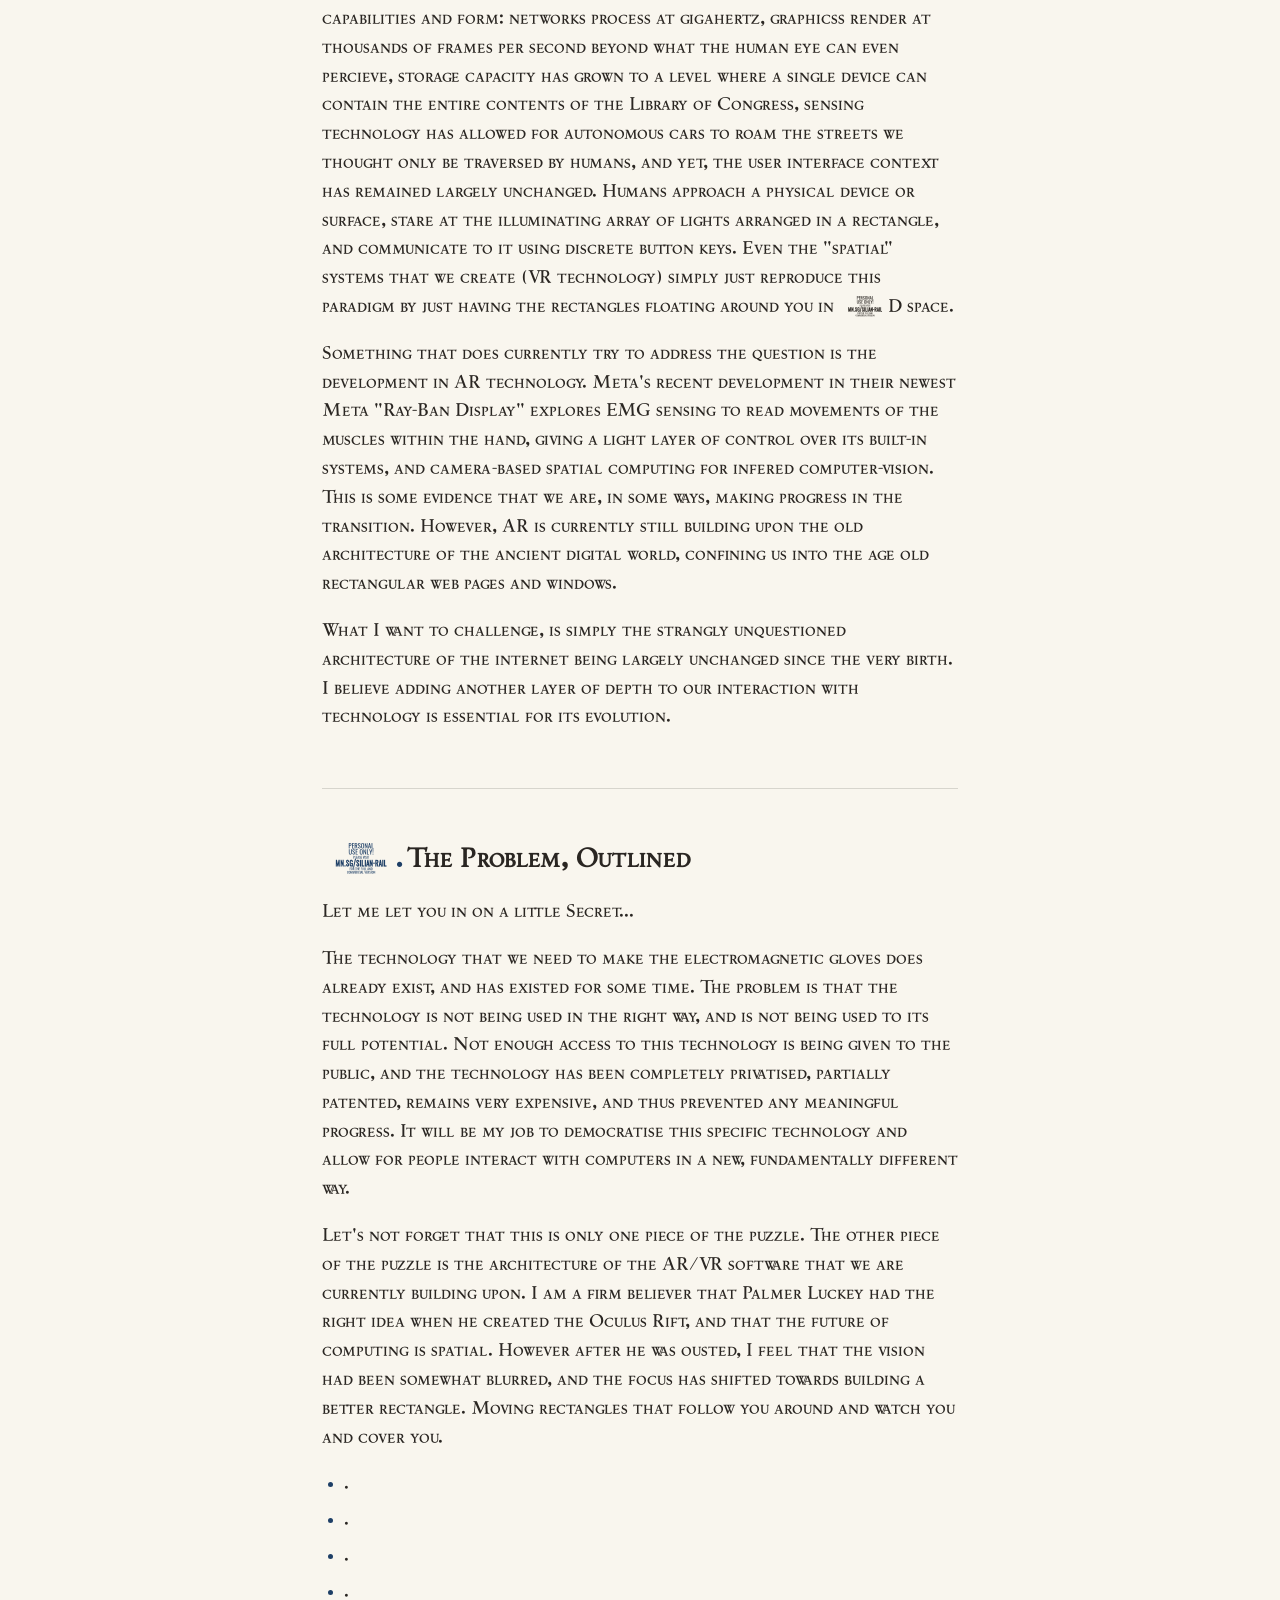
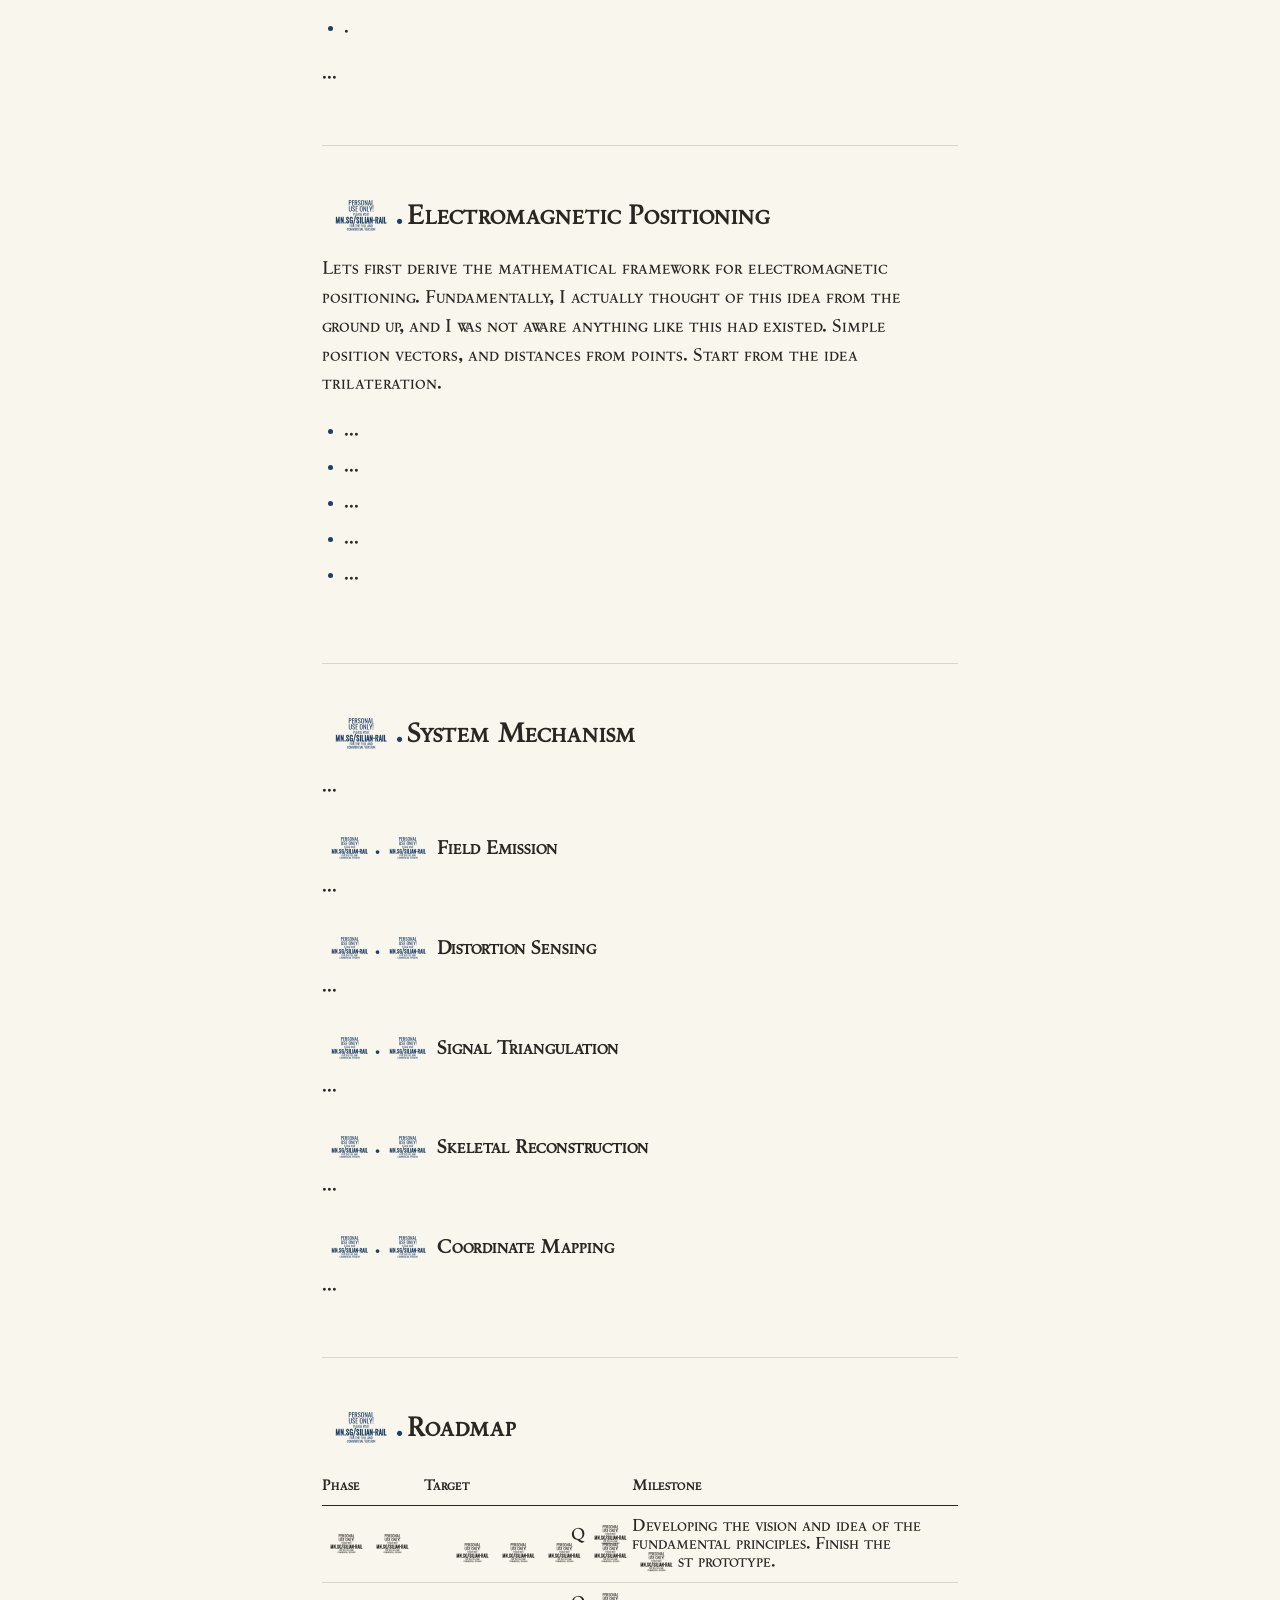
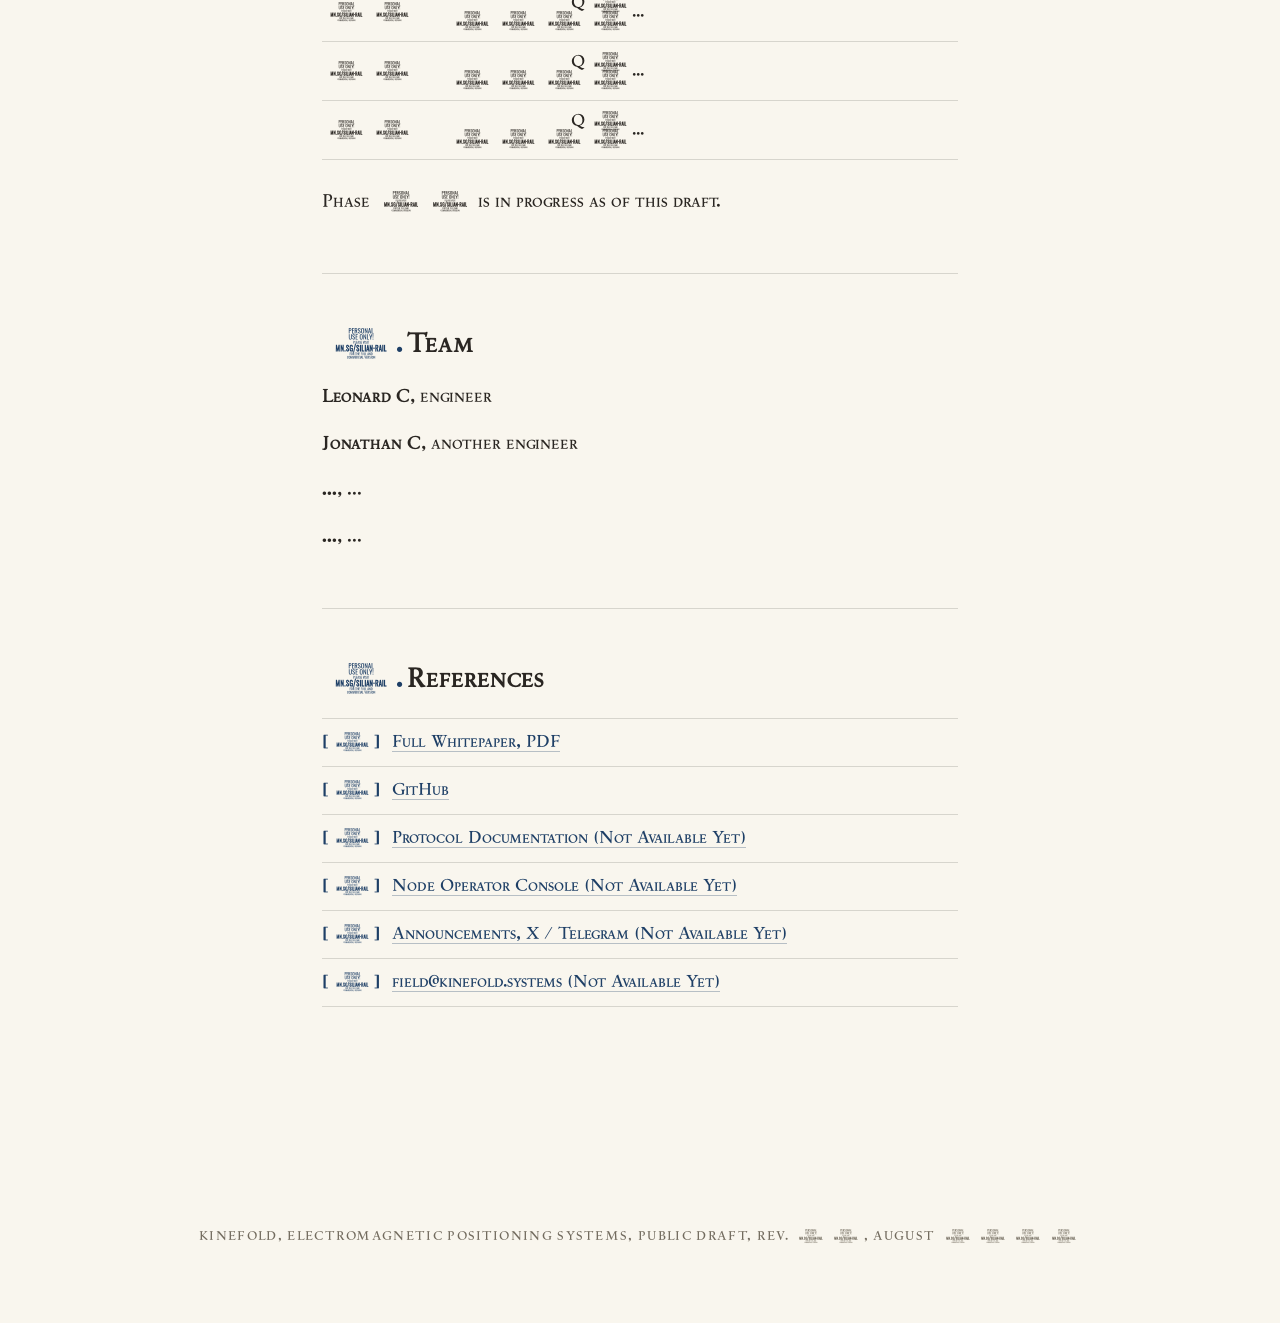
==== commit 28c0e0c7: "adding jon creditation" ====
--- a/index.html
+++ b/index.html
@@ -415,8 +415,8 @@
       </svg>
     </div>
     <h1 class="doc-title">Kinefold: An Electromagnetic Positioning System for the Human Hand</h1>
-    <p class="authors">L. Cheung</p>
-    <p class="pubdate">Soon to be Engineer</p>
+    <p class="authors">L. Cheung, J. Cheung</p>
+    <p class="pubdate">Engineer</p>
   </div>
 
   <hr class="rule-strong">
@@ -560,8 +560,8 @@
   <!-- 6. TEAM -->
   <section class="doc-section" id="team">
     <h2 class="sec"><span class="n">6.</span>Team</h2>
-    <p><strong>Leonard C</strong>, The engineer</p>
-    <p><strong>...</strong>, ...</p>
+    <p><strong>Leonard C</strong>, engineer</p>
+    <p><strong>Jonathan C</strong>, another engineer</p>
     <p><strong>...</strong>, ...</p>
     <p><strong>...</strong>, ...</p>
   </section>
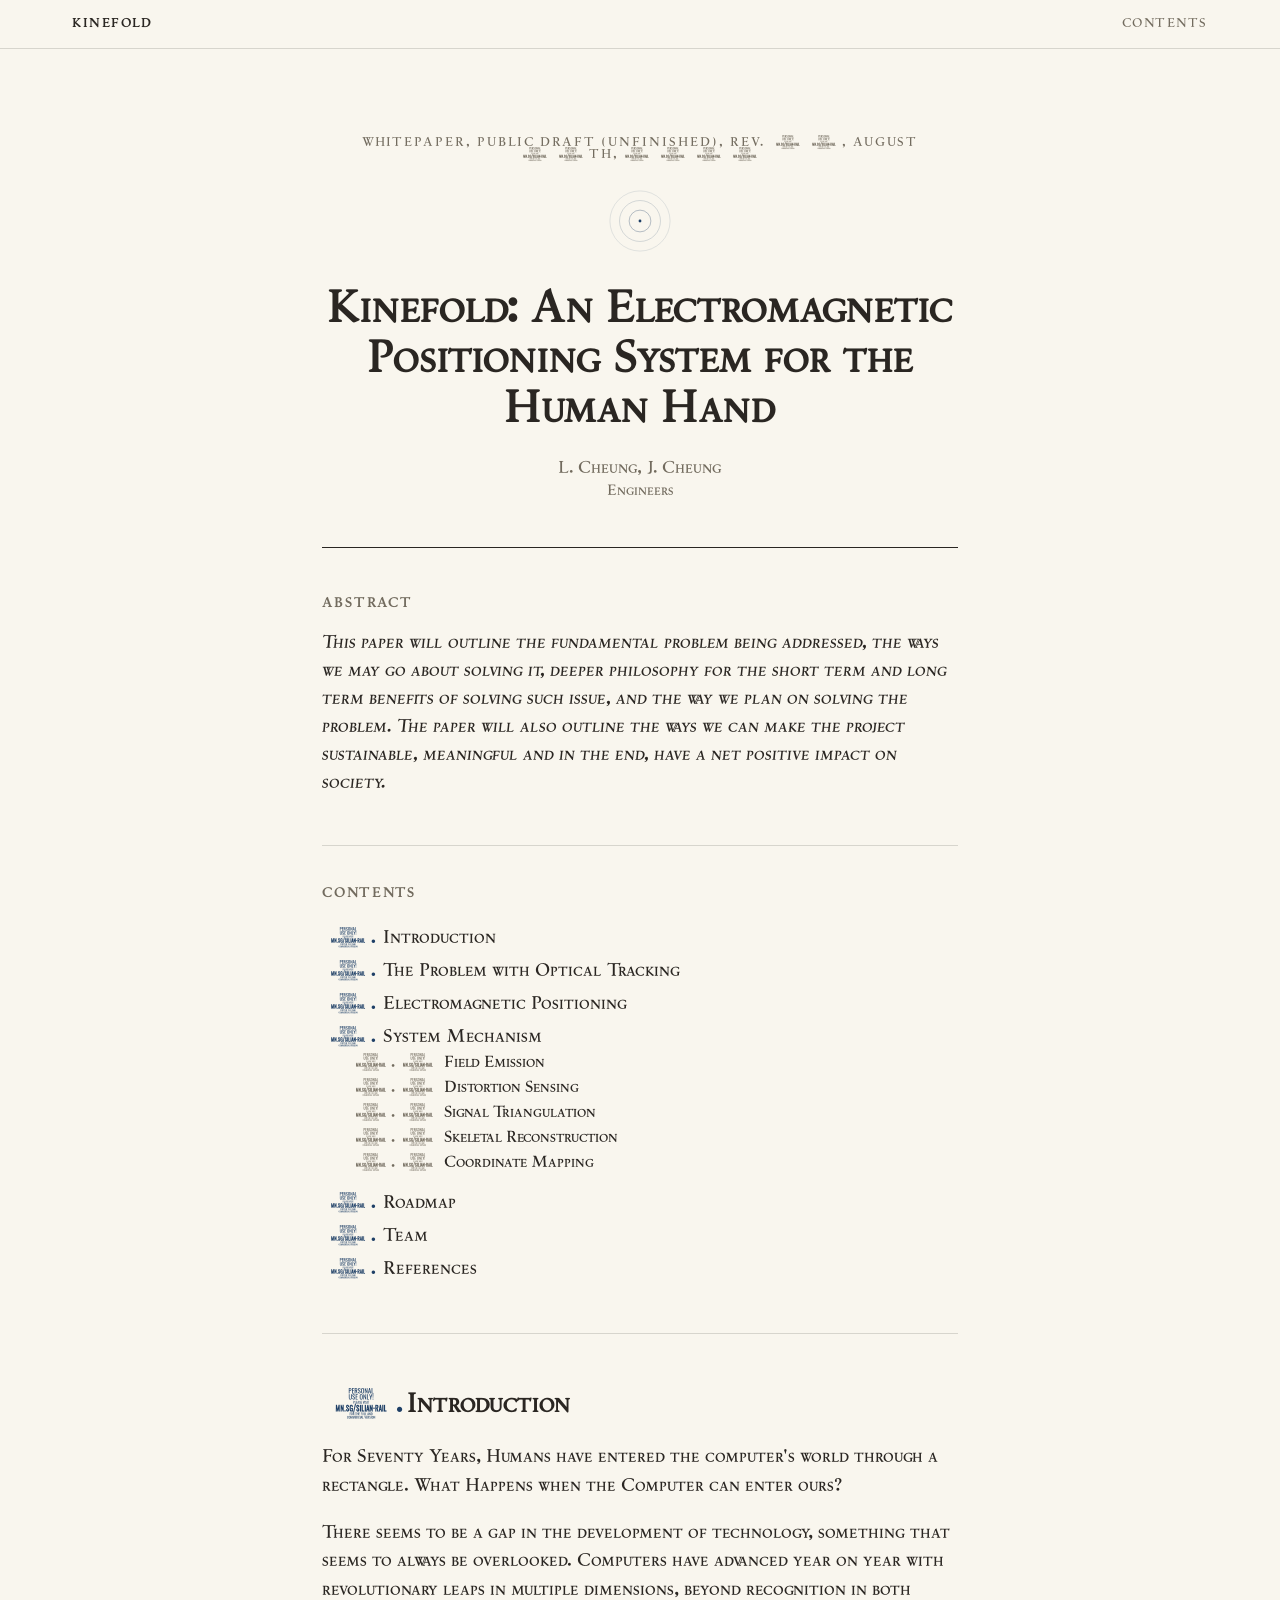
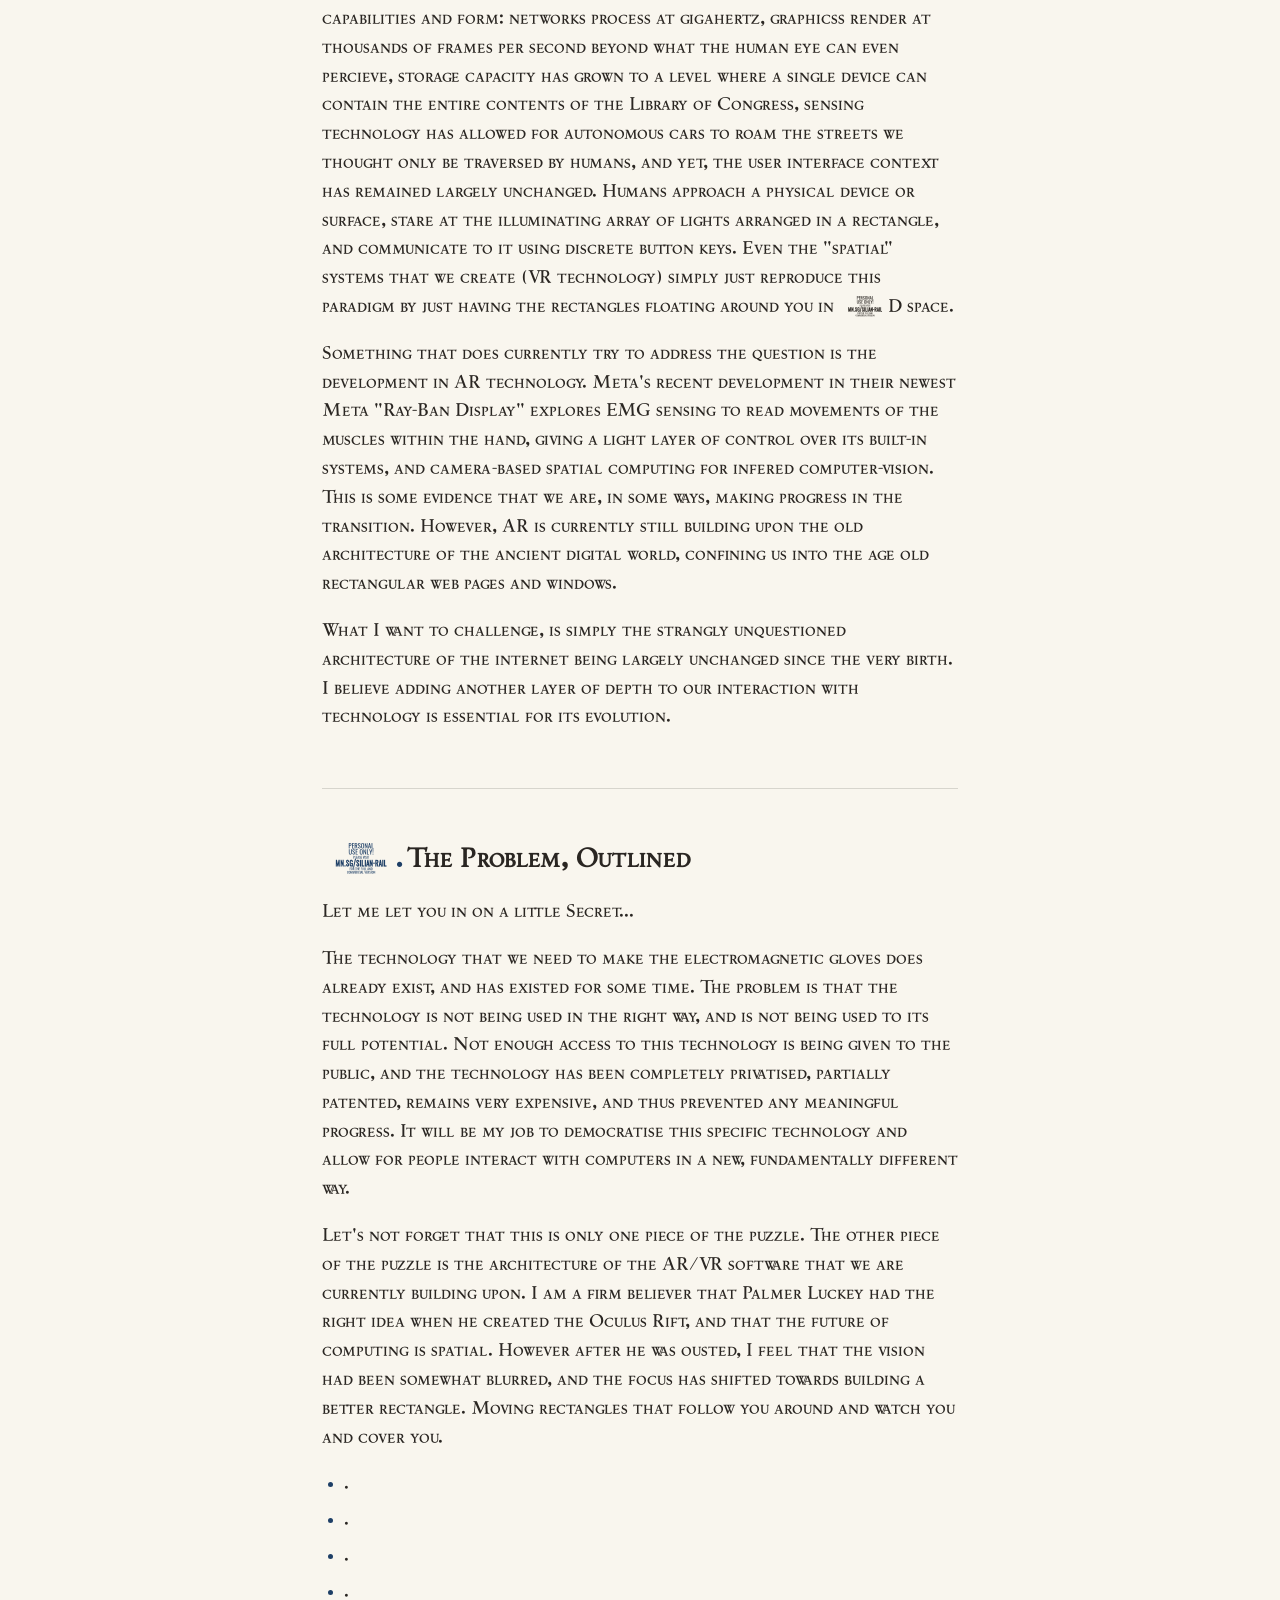
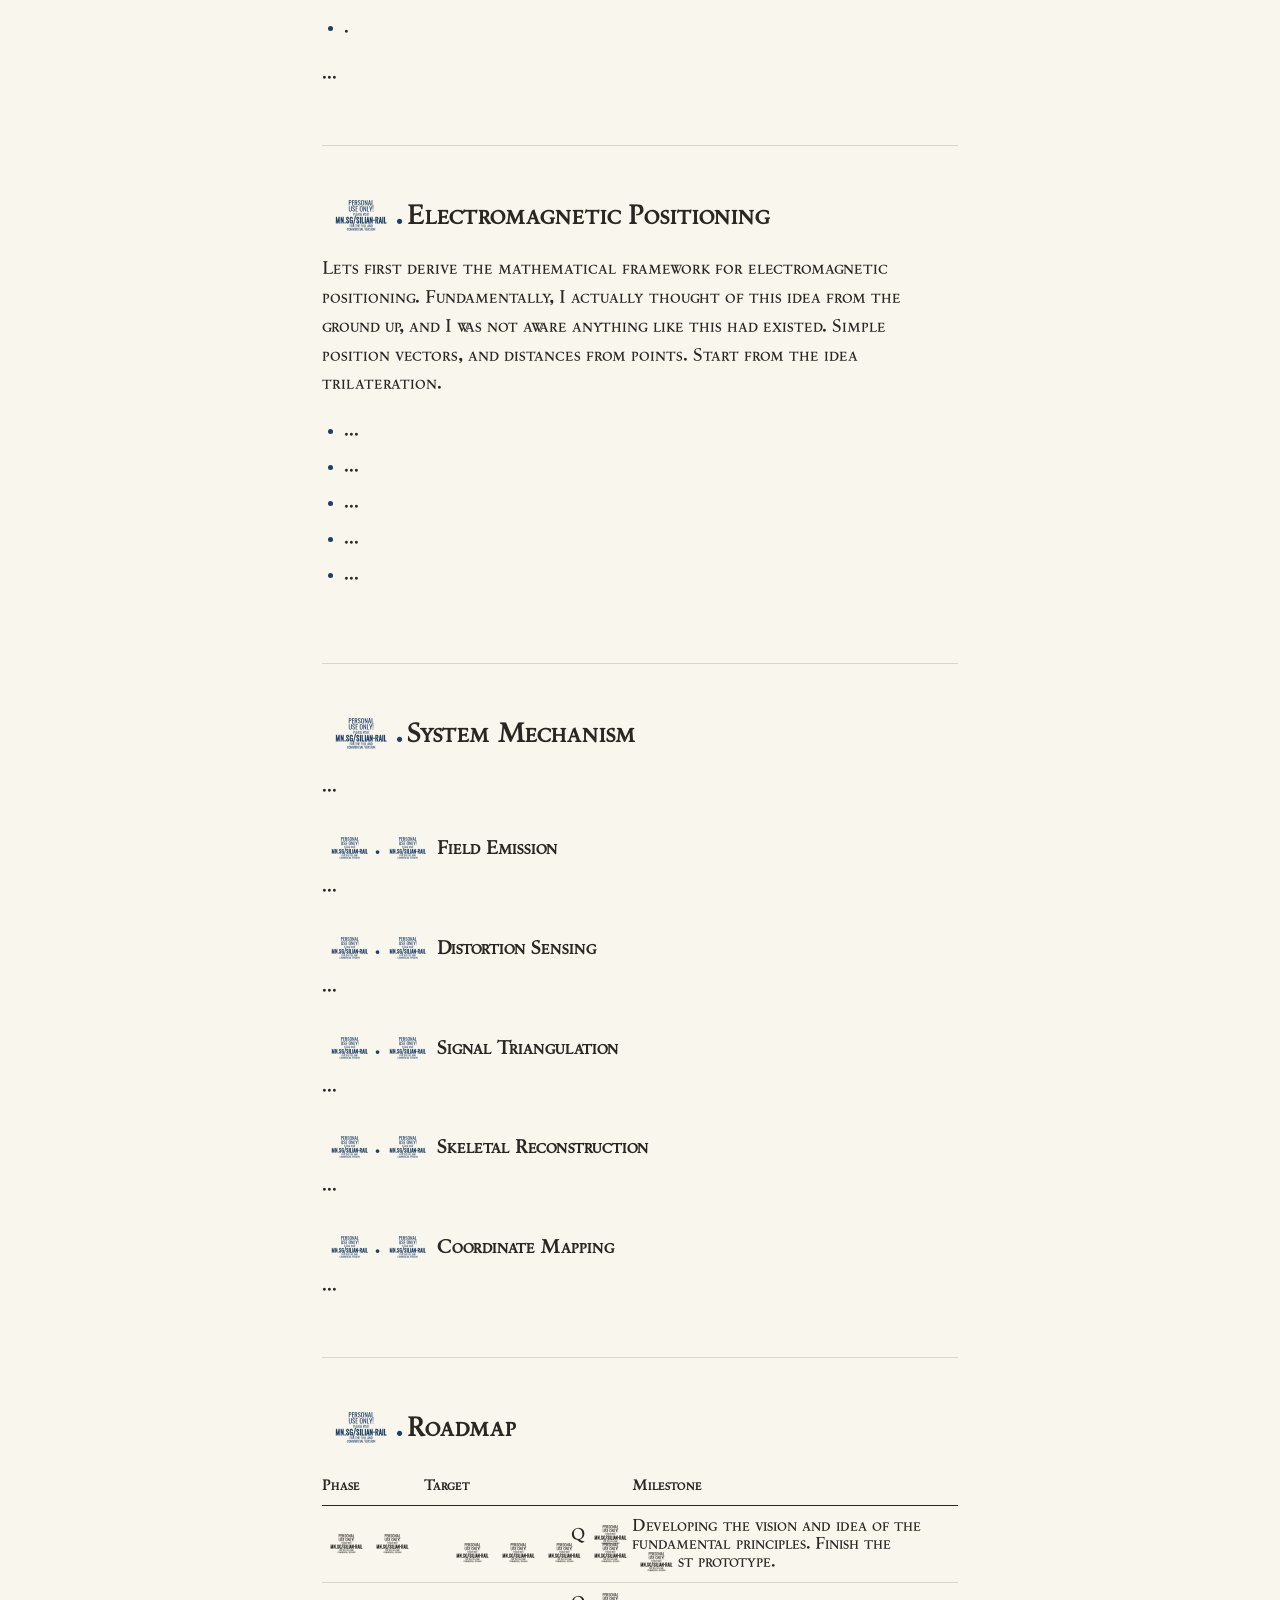
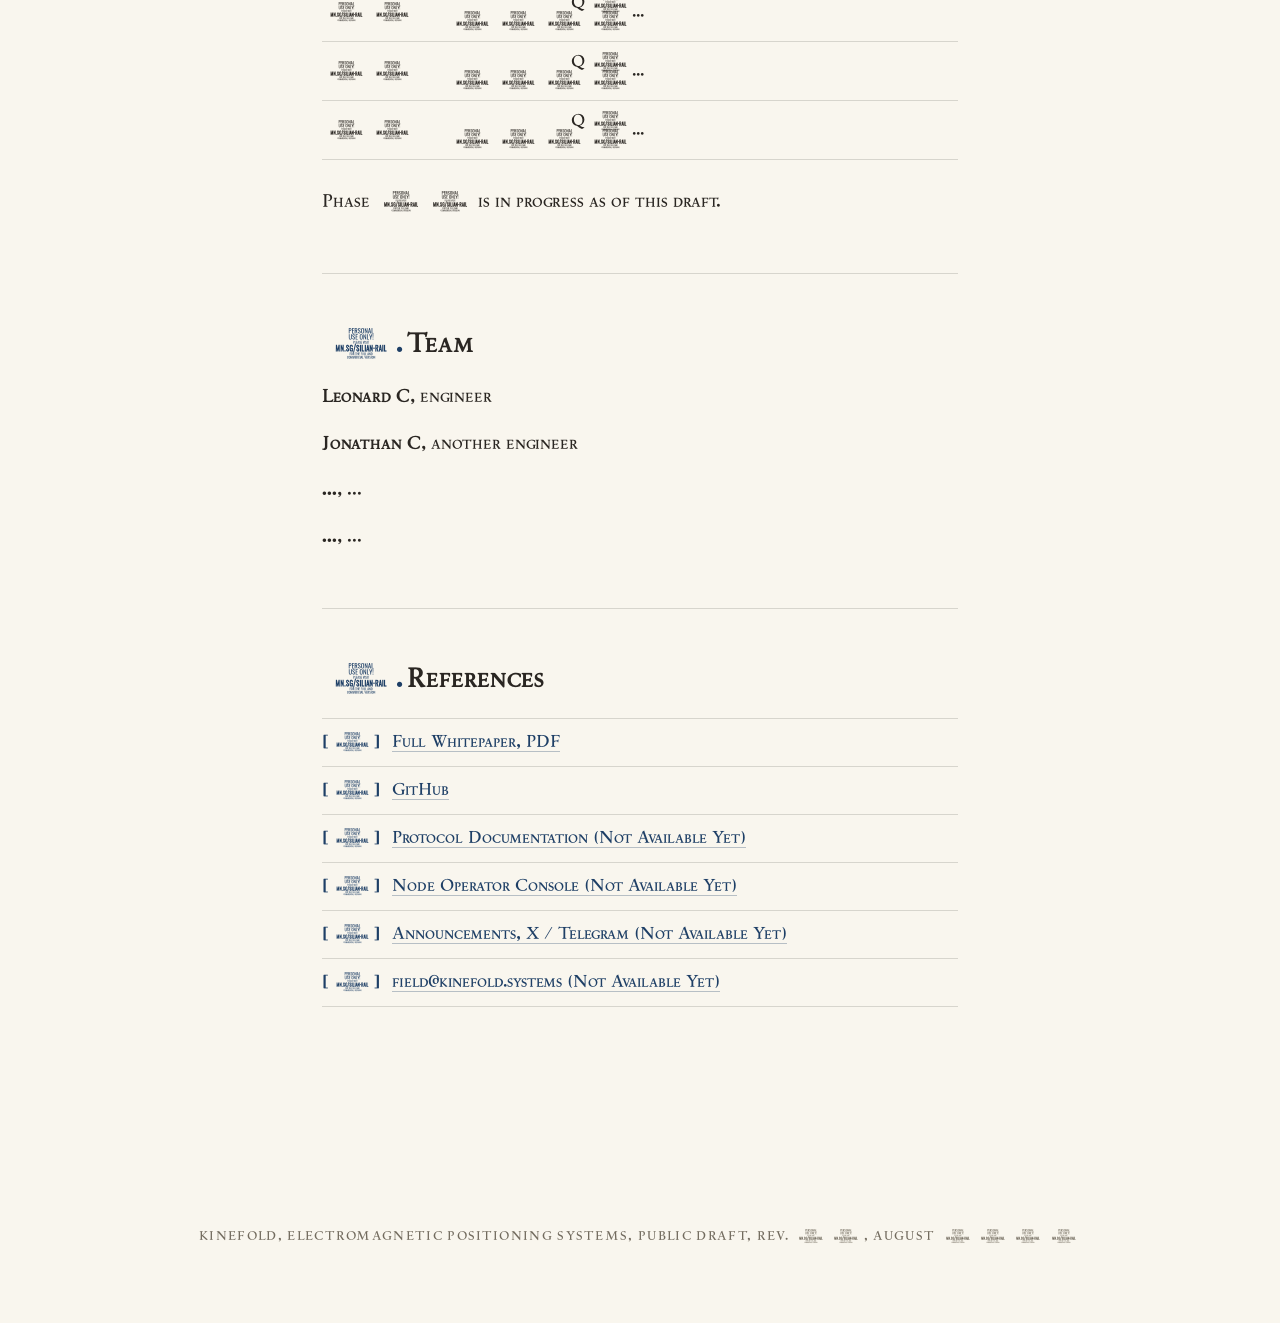
==== commit a3aca763: "small fix" ====
--- a/index.html
+++ b/index.html
@@ -416,7 +416,7 @@
     </div>
     <h1 class="doc-title">Kinefold: An Electromagnetic Positioning System for the Human Hand</h1>
     <p class="authors">L. Cheung, J. Cheung</p>
-    <p class="pubdate">Engineer</p>
+    <p class="pubdate">Engineers</p>
   </div>
 
   <hr class="rule-strong">
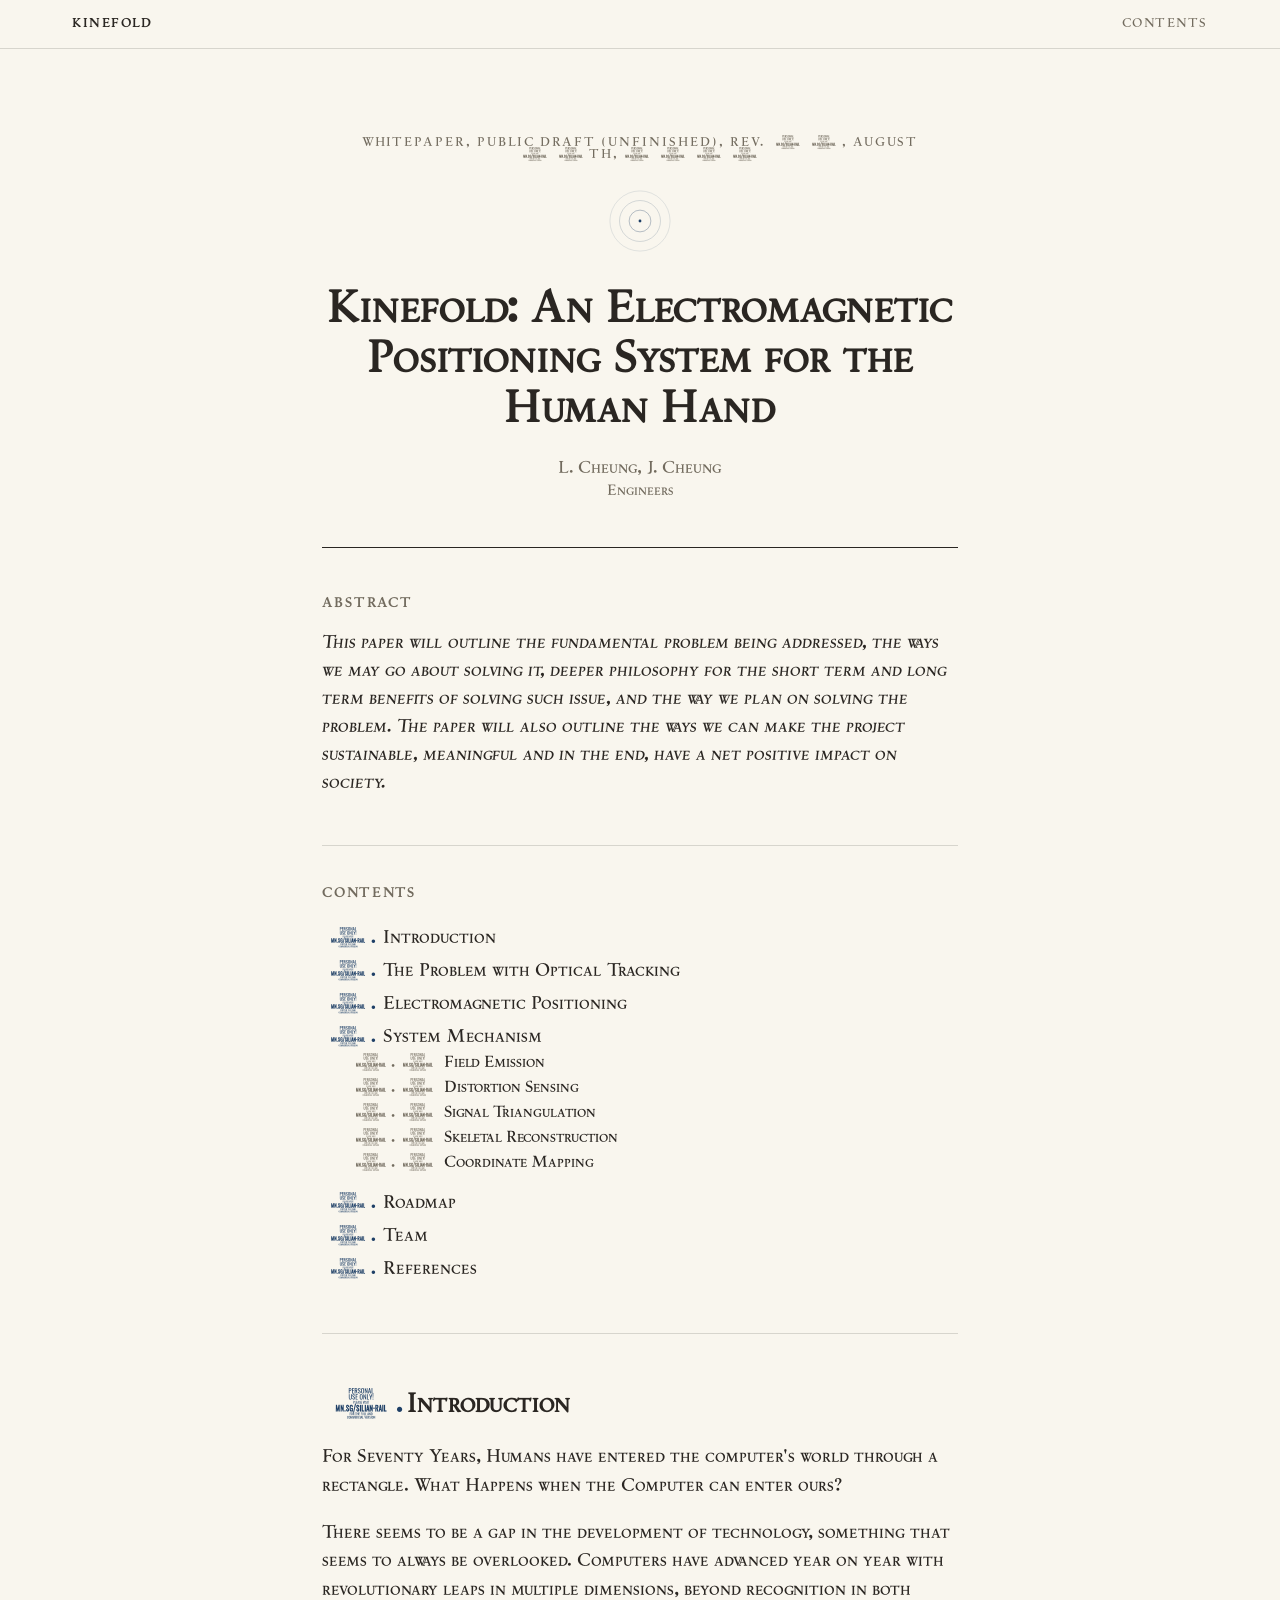
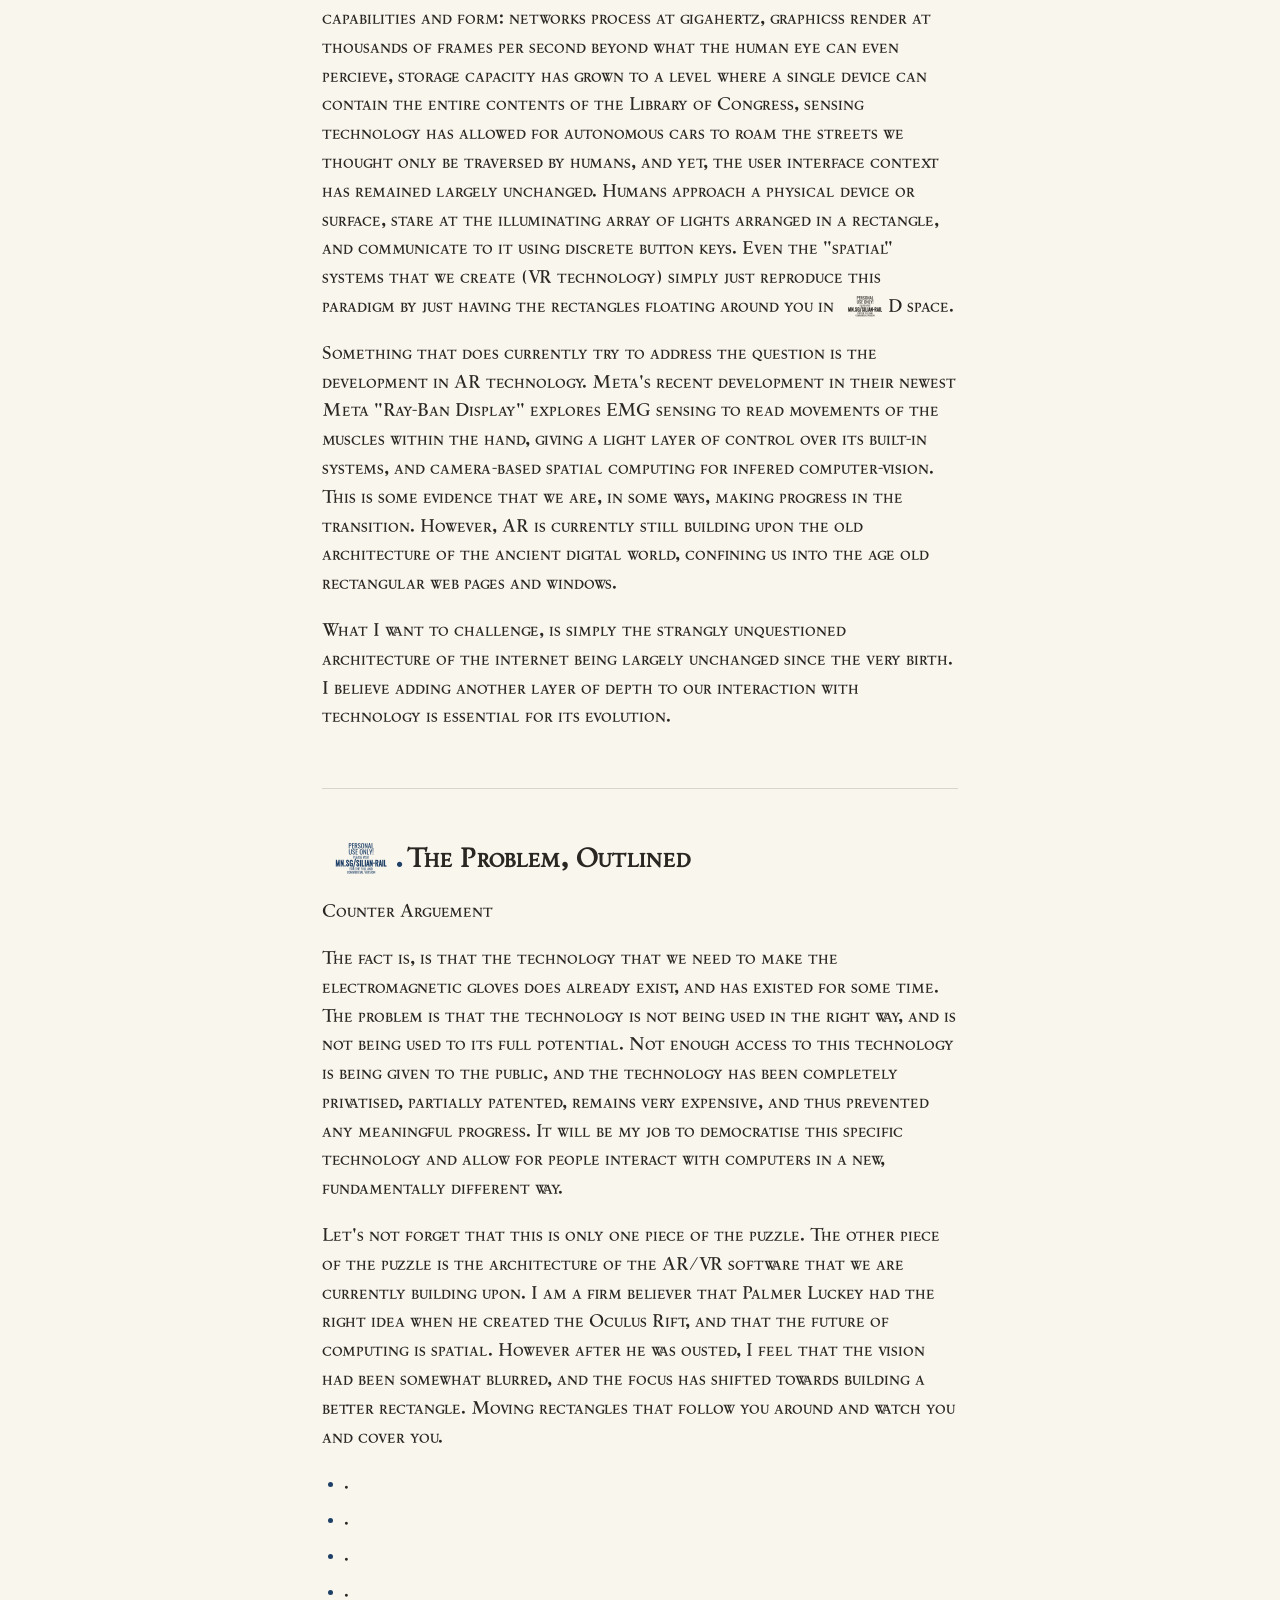
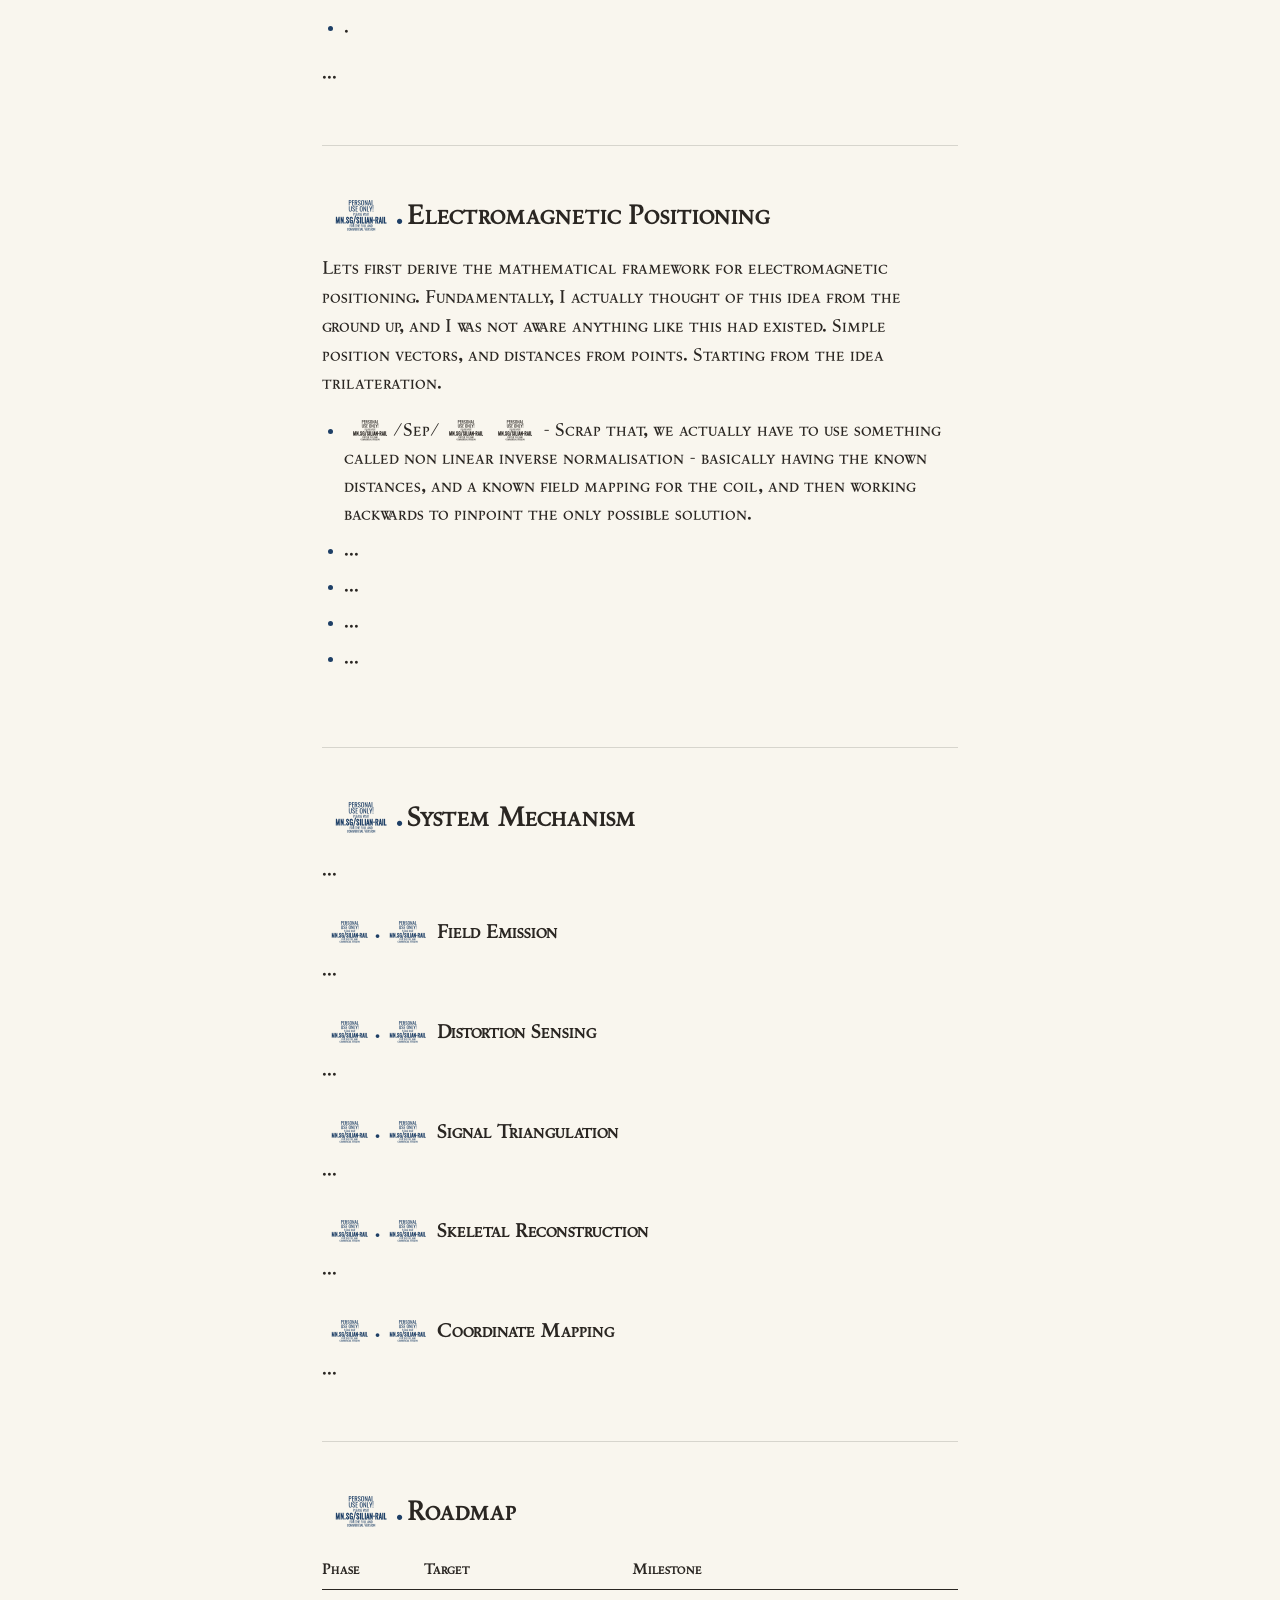
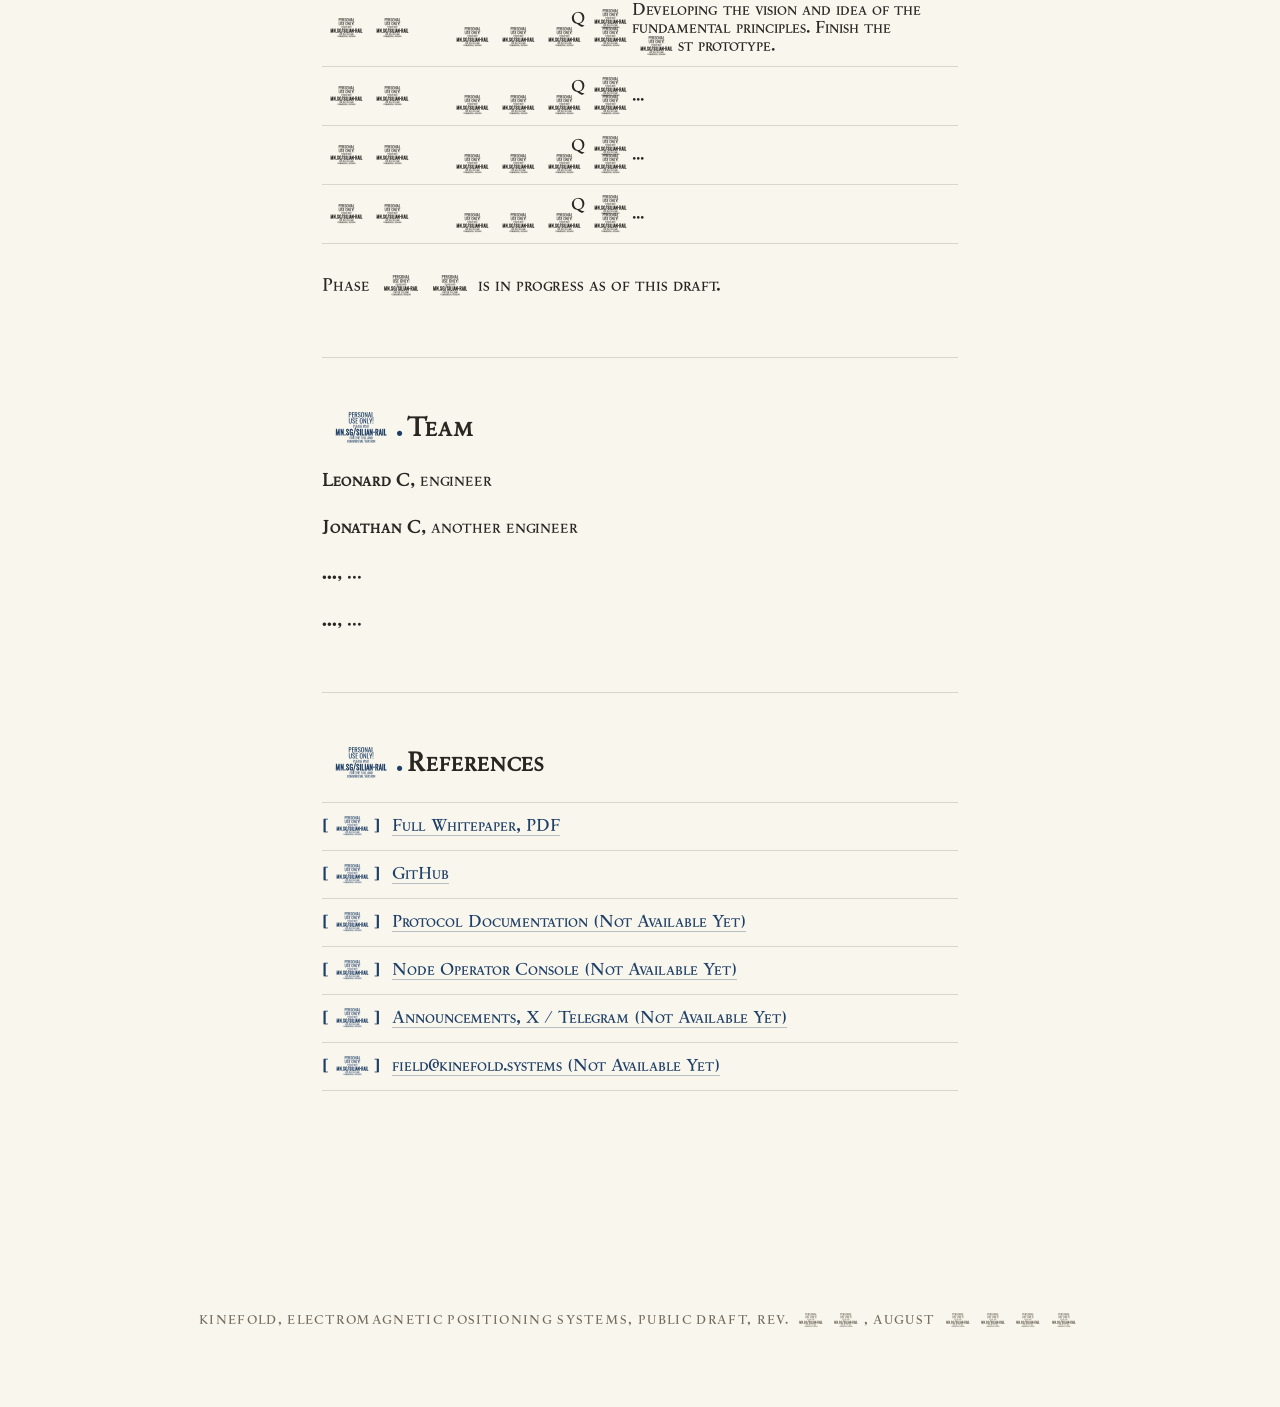
==== commit 0e95411a: "more changes" ====
--- a/index.html
+++ b/index.html
@@ -479,9 +479,9 @@
   <!-- 2. PROBLEM -->
   <section class="doc-section" id="problem">
     <h2 class="sec"><span class="n">2.</span>The Problem, Outlined</h2>
-    <p>Let me let you in on a little Secret...</p>
+    <p>Counter Arguement</p>
     <p>
-      The technology that we need to make the electromagnetic gloves does already exist, and has existed for some time.
+      The fact is, is that the technology that we need to make the electromagnetic gloves does already exist, and has existed for some time.
       The problem is that the technology is not being used in the right way, and is not being used to its full potential. Not enough access 
       to this technology is being given to the public, and the technology has been completely privatised, partially patented, remains
       very expensive, and thus prevented any meaningful progress. It will be my job to democratise this specific technology and allow for 
@@ -507,11 +507,13 @@
   <section class="doc-section" id="solution">
     <h2 class="sec"><span class="n">3.</span>Electromagnetic Positioning</h2>
     <p>Lets first derive the mathematical framework for electromagnetic positioning. Fundamentally, I actually thought of this idea from
-      the ground up, and I was not aware anything like this had existed. Simple position vectors, and distances from points. Start from the idea
+      the ground up, and I was not aware anything like this had existed. Simple position vectors, and distances from points. Starting from the idea
       trilateration.
     </p>
     <ul class="plain">
-      <li>...</li>
+      <li>8/Sep/26 - Scrap that, we actually have to use something called non linear inverse normalisation - basically having the known distances, and a known field mapping
+        for the coil, and then working backwards to pinpoint the only possible solution.
+      </li>
       <li>...</li>
       <li>...</li>
       <li>...</li>
@@ -551,7 +553,7 @@
         <tr><td>00</td><td class="num">Q3 2026</td><td>Developing the vision and idea of the fundamental principles. Finish the 1st prototype.</td></tr>
         <tr><td>01</td><td class="num">Q4 2026</td><td>...</td></tr>
         <tr><td>02</td><td class="num">Q1 2027</td><td>...</td></tr>
-        <tr><td>03</td><td class="num">Q4 2027</td><td>...</td></tr>
+        <tr><td>03</td><td class="num">Q2 2027</td><td>...</td></tr>
       </tbody>
     </table>
     <p class="muted">Phase 01 is in progress as of this draft.</p>
